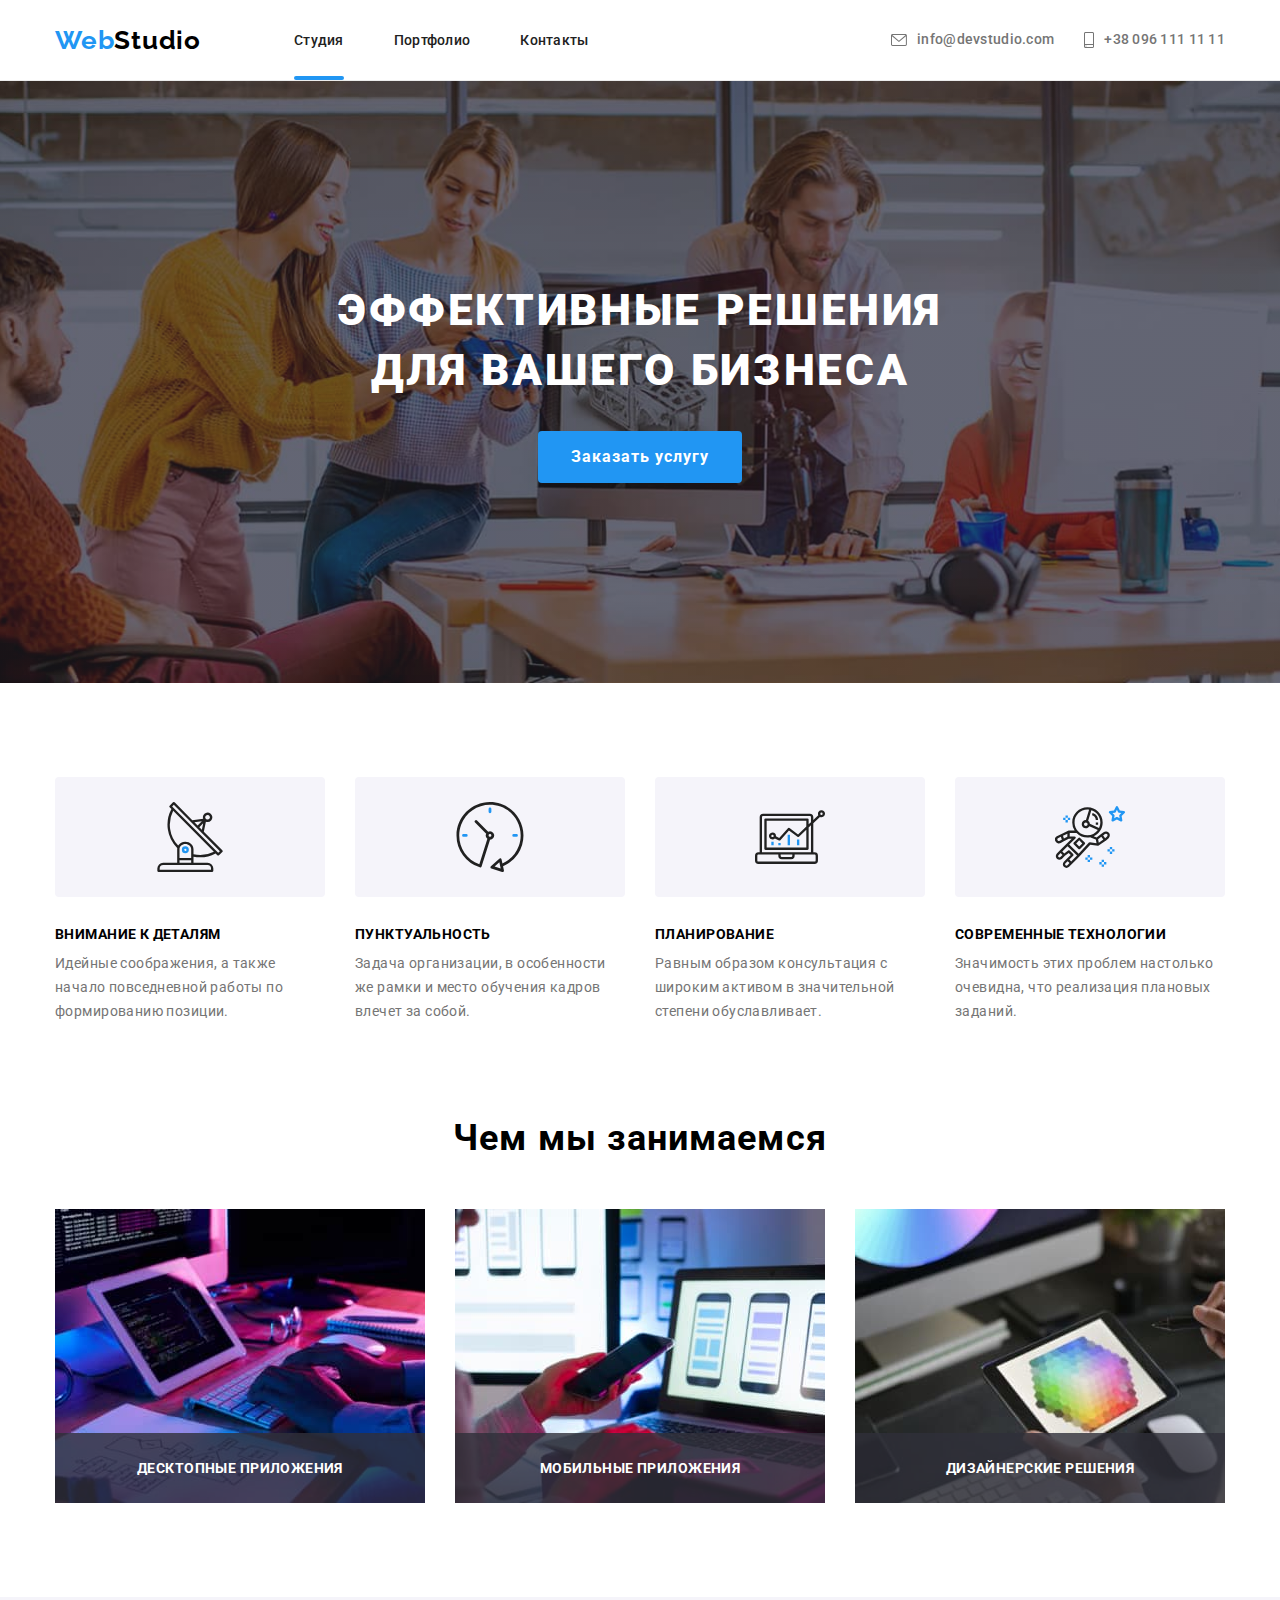
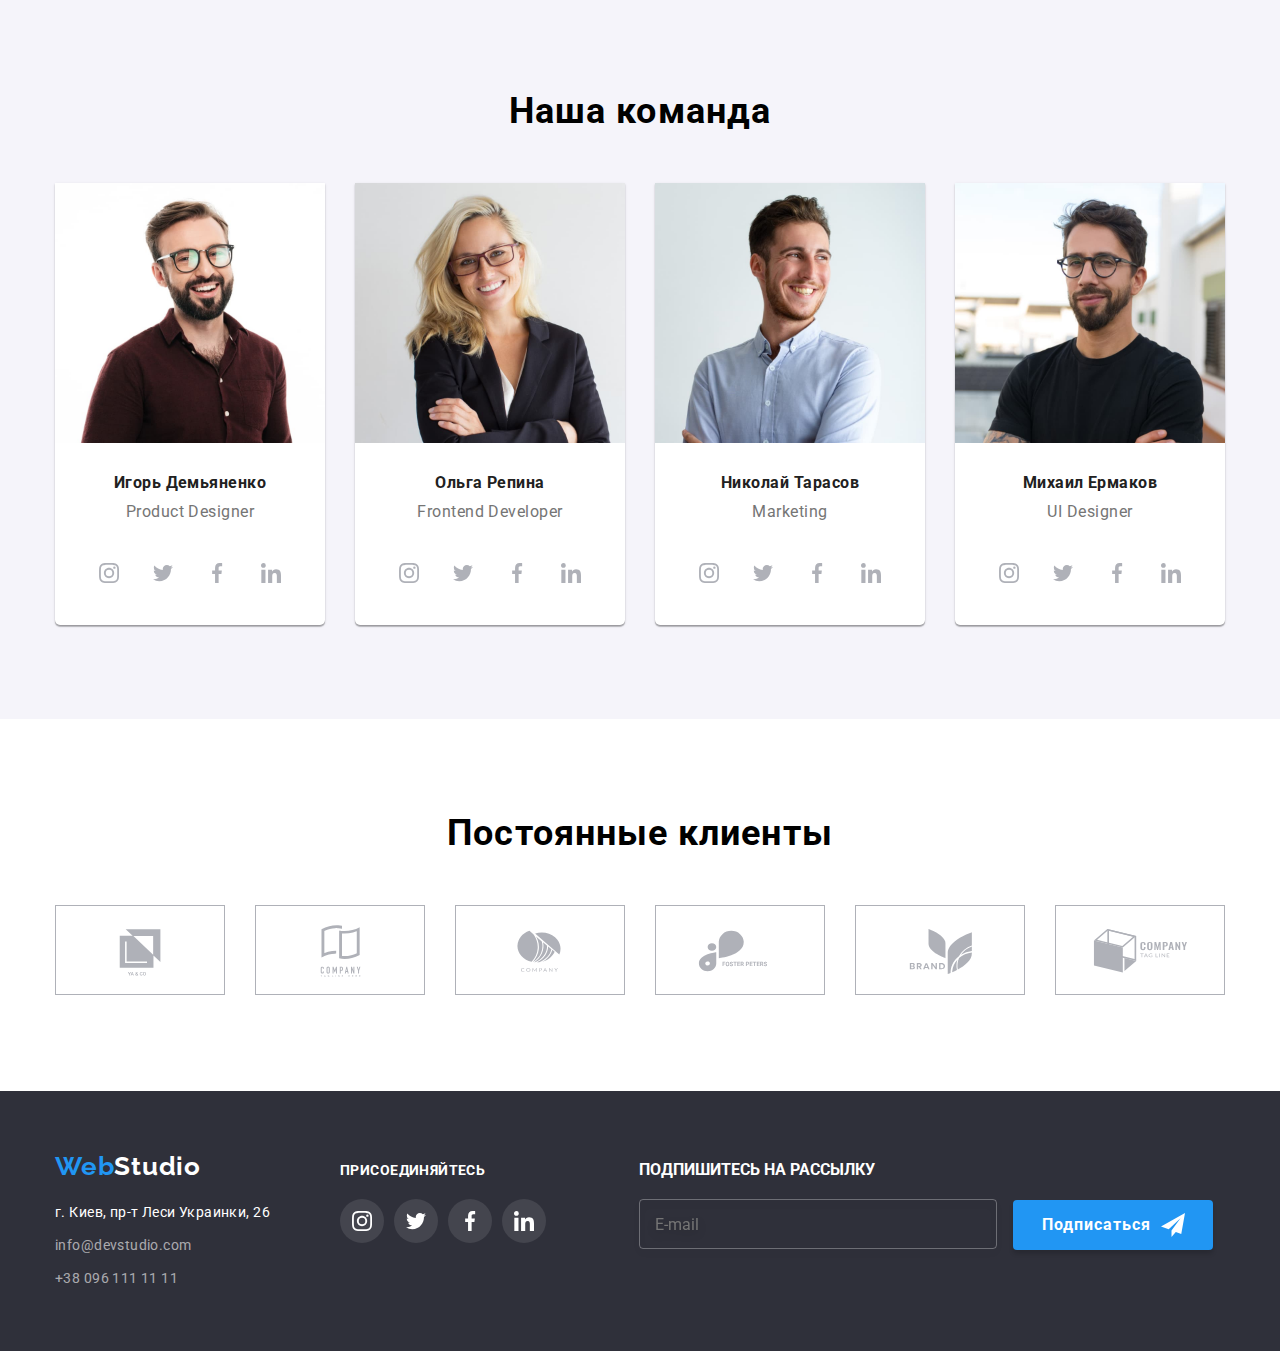
==== index.html @ 92ce7070 "add style.scss" ====
<!DOCTYPE html>
<html lang="ru">

<head>
  <meta charset="UTF-8">
  <meta http-equiv="X-UA-Compatible" content="IE=edge">
  <meta name="viewport" content="width=device-width, initial-scale=1.0">
  <title>Document</title>
  <link rel="preconnect" href="https://fonts.googleapis.com">
  <link rel="preconnect" href="https://fonts.gstatic.com" crossorigin>
  <link
    href="https://fonts.googleapis.com/css2?family=Oleo+Script&family=Raleway:wght@700&family=Roboto:wght@400;500;700;900&display=swap"
    rel="stylesheet">
  <link rel="stylesheet" href="https://cdn.jsdelivr.net/npm/modern-normalize@1.1.0/modern-normalize.min.css">
  <link rel="stylesheet" href="./css/main.css">
  <link rel="stylesheet" href="./css/style.css">
</head>

<body>
  <header class="header ">

    <div class="page-header-container container">
      <a class="logo link" href="./index.html">
        <span class="logo-black">Web</span>Studio
      </a>
      <nav class="menu-nav">

        <ul class="header-list list">
          <li class="nav-items"><a class="currrent link linkstudio" href="./index.html">Студия</a></li>
          <li class="nav-items"><a class="link linkportfolio" href="./portfolio.html">Портфолио</a></li>
          <li><a class="link linkcontact" href="#">Контакты</a></li>
        </ul>
      </nav>
      <ul class="contact-info list">
        <li class="list-mail">
          <a class="mail-link link" href="mailto:info@devstudio.com">
            <svg class="icon-post" width="16" height="12">
              <use href="./images/sprite.svg#icon-post"></use>
            </svg>
            info@devstudio.com
          </a>
        </li>
        <li class="list-call">
          <a class="call-link link" href="tel:+380961111111">
            <svg class="icon-phone" width="10" height="16">
              <use href="./images/sprite.svg#icon-smartphone"></use>
            </svg>+38 096 111 11 11</a>
        </li>

      </ul>
    </div>


  </header>

  <main class="main-container">

    <section class="hero background-theme">
      <div class="container">
        <h1 class="slogan">Эффективные решения для вашего бизнеса</h1>

        <button class="main-btn main-btn__active" type="button" data-modal-open>Заказать услугу</button>
      </div>
    </section>

    <section class="feature-section section">
      <div class="container">
        <h2 class="visually-hidden">Особенности</h2>
        <ul class="feature-items list">
          <li class="detail-item">
            <div class="feature-warp">
              <svg class="svg-icon" width="70" height="70">
                <use href="./images/sprite.svg#icon-antenna-1"></use>
              </svg>
            </div>
            <h3 class="caption-detail">Внимание к деталям</h3>
            <p class="detail-text"> Идейные соображения, а также начало повседневной работы по формированию позиции.</p>
          </li>

          <li class="detail-item">
            <div class="feature-warp">
              <svg class="svg-icon" width="70" height="70">
                <use href="./images/sprite.svg#icon-clock-1"></use>
              </svg>
            </div>
            <h3 class="caption-detail">Пунктуальность</h3>
            <p class="detail-text">Задача организации, в особенности же рамки и место обучения кадров влечет за
              собой.</p>
          </li>

          <li class="detail-item">
            <div class="feature-warp">
              <svg class="svg-icon" width="70" height="70">
                <use href="./images/sprite.svg#icon-diagram-1"></use>
              </svg>
            </div>
            <h3 class="caption-detail">Планирование</h3>
            <p class="detail-text">Равным образом консультация с широким активом в значительной степени обуславливает.
            </p>
          </li>

          <li class="detail-item">
            <div class="feature-warp">
              <svg class="svg-icon" width="70" height="70">
                <use href="./images/sprite.svg#icon-astronaut-1"></use>
              </svg>
            </div>
            <h3 class="caption-detail">Современные технологии</h3>
            <p class="detail-text">Значимость этих проблем настолько очевидна, что реализация плановых заданий.</p>
          </li>
        </ul>
      </div>
    </section>

    <section class="affair-section section">
      <div class="container">
        <h2 class="title">Чем мы занимаемся</h2>
        <ul class="feature-items list">
          <li class="detail-item affair-item"><img src="./images/What are we doing/img1.jpg" alt="печать на клавиатуре"
              width="370" height="294">
            <p class="work-text">Десктопные приложения</p>
          </li>
          <li class="detail-item affair-item"><img src="./images/What are we doing/img2.jpg" alt="работа за ноутбуком"
              width="370" height="294">
            <p class="work-text">Мобильные приложения</p>
          </li>
          <li class="detail-item affair-item"> <img src="./images/What are we doing/img3.jpg" alt="цветовая палитра"
              width="370" height="294">
            <p class="work-text">Дизайнерские решения</p>
          </li>
        </ul>
      </div>
    </section>
    <section class="comand-section section">
      <div class="container">
        <h2 class="title">Наша команда</h2>
        <ul class="feature-items list">
          <li class="card detail-item"> <img src="./images/team/img4.jpg" alt="мужчина" width="270" height="260" />

            <h3 class="card-title">Игорь Демьяненко</h3>
            <p class="card-text"> Product Designer</p>
            <ul class="social-icons list">
              <li>
                <a class="social-link" href="#">
                  <svg class="social-eclipse" width="20" heigth="20">
                    <use href="./images/sprite.svg#icon-instagram-2"></use>
                  </svg>
                </a>
              </li>
              <li>
                <a class="social-link" href="#">
                  <svg class="social-eclipse" width="20" heigth="20">
                    <use href="./images/sprite.svg#icon-twitter-1"></use>
                  </svg>
                </a>
              </li>
              <li>
                <a class="social-link" href="#">
                  <svg class="social-eclipse" width="20" heigth="20">
                    <use href="./images/sprite.svg#icon-facebook-1"></use>
                  </svg>
                </a>
              </li>
              <li>
                <a class="social-link" href="#">
                  <svg class="social-eclipse" width="20" heigth="20">
                    <use href="./images/sprite.svg#icon-linkedin-1"></use>
                  </svg>
                </a>
              </li>
            </ul>
          </li>

          <li class="card detail-item"> <img src="./images/team/img5.jpg" alt="женщина в очках" width="270"
              height="260" />

            <h3 class="card-title">Ольга Репина</h3>
            <p class="card-text"> Frontend Developer</p>
            <ul class="social-icons list">
              <li>
                <a class="social-link" href="#">
                  <svg class="social-eclipse" width="20" heigth="20">
                    <use href="./images/sprite.svg#icon-instagram-2"></use>
                  </svg>
                </a>
              </li>
              <li>
                <a class="social-link" href="#">
                  <svg class="social-eclipse" width="20" heigth="20">
                    <use href="./images/sprite.svg#icon-twitter-1"></use>
                  </svg>
                </a>
              </li>
              <li>
                <a class="social-link" href="#">
                  <svg class="social-eclipse" width="20" heigth="20">
                    <use href="./images/sprite.svg#icon-facebook-1"></use>
                  </svg>
                </a>
              </li>
              <li>
                <a class="social-link" href="#">
                  <svg class="social-eclipse" width="20" heigth="20">
                    <use href="./images/sprite.svg#icon-linkedin-1"></use>
                  </svg>
                </a>
              </li>
            </ul>
          </li>


          <li class="card detail-item">
            <img src="./images/team/img6.jpg" alt="рыжеволосый мужчина" width="270" height="260" />

            <h3 class="card-title">Николай Тарасов</h3>
            <p class="card-text">Marketing</p>
            <ul class="social-icons list">
              <li>
                <a class="social-link" href="#">
                  <svg class="social-eclipse" width="20" heigth="20">
                    <use href="./images/sprite.svg#icon-instagram-2"></use>
                  </svg>
                </a>
              </li>
              <li>
                <a class="social-link" href="#">
                  <svg class="social-eclipse" width="20" heigth="20">
                    <use href="./images/sprite.svg#icon-twitter-1"></use>
                  </svg>
                </a>
              </li>
              <li>
                <a class="social-link" href="#">
                  <svg class="social-eclipse" width="20" heigth="20">
                    <use href="./images/sprite.svg#icon-facebook-1"></use>
                  </svg>
                </a>
              </li>
              <li>
                <a class="social-link" href="#">
                  <svg class="social-eclipse" width="20" heigth="20">
                    <use href="./images/sprite.svg#icon-linkedin-1"></use>
                  </svg>
                </a>
              </li>
            </ul>

          </li>
          <li class="card detail-item">
            <img src="./images/team/img7.jpg" alt="мужчина в очках" width="270" height="260" />

            <h3 class="card-title">Михаил Ермаков</h3>
            <p class="card-text"> UI Designer</p>
            <ul class="social-icons list">
              <li>
                <a class="social-link" href="#">
                  <svg class="social-eclipse" width="20" heigth="20">
                    <use href="./images/sprite.svg#icon-instagram-2"></use>
                  </svg>
                </a>
              </li>
              <li>
                <a class="social-link" href="#">
                  <svg class="social-eclipse" width="20" heigth="20">
                    <use href="./images/sprite.svg#icon-twitter-1"></use>
                  </svg>
                </a>
              </li>
              <li>
                <a class="social-link" href="#">
                  <svg class="social-eclipse" width="20" heigth="20">
                    <use href="./images/sprite.svg#icon-facebook-1"></use>
                  </svg>
                </a>
              </li>
              <li>
                <a class="social-link" href="#">
                  <svg class="social-eclipse" width="20" heigth="20">
                    <use href="./images/sprite.svg#icon-linkedin-1"></use>
                  </svg>
                </a>
              </li>
            </ul>
          </li>
        </ul>
      </div>
    </section>
    <section class="regular-customers section">
      <div class="container">
        <h2 class="title">Постоянные клиенты</h2>
        <ul class="regular-customers-list list">
          <li class="clients">
            <a class="regular-customers-logo" href="#">
              <svg class="regular-clients-logo">
                <use href="./images/sprite.svg#icon-Logo1" width="106" height="60"></use>
              </svg>
            </a>
          </li>
          <li class="clients">
            <a class="regular-customers-logo" href="#">
              <svg class="regular-clients-logo">
                <use href="./images/sprite.svg#icon-Logo-2" width="106" height="60"></use>
              </svg>
            </a>
          </li>
          <li class="clients">
            <a class="regular-customers-logo" href="#">
              <svg class="regular-clients-logo">
                <use href="./images/sprite.svg#icon-Logo3" width="106" height="60"></use>
              </svg>
            </a>
          </li>
          <li class="clients">
            <a class="regular-customers-logo" href="#">
              <svg class="regular-clients-logo">
                <use href="./images/sprite.svg#icon-Logo-4" width="106" height="60"></use>
              </svg>
            </a>
          </li>
          <li class="clients">
            <a class="regular-customers-logo" href="#">
              <svg class="regular-clients-logo">
                <use href="./images/sprite.svg#icon-Logo-5" width="106" height="60"></use>
              </svg>
            </a>
          </li>
          <li class="clients">
            <a class="regular-customers-logo" href="#">
              <svg class="regular-clients-logo">
                <use href="./images/sprite.svg#icon-Logo-6" width="106" height="60"></use>
              </svg>
            </a>
          </li>

        </ul>
      </div>
    </section>
  </main>

  <!------===========================FOOTER==============================------>
  <footer class="footer-box">
    <div class="container footer-content ">
      <ul class="footer-items list">
        <li class="footer-list-item">
          <a class="logo link footer-logo" href="./index.html">
            <span class="logo-black">Web</span>Studio
          </a>
          <address class="address">
            <ul class="addres-items">
              <li class="list"> <a class="map-item"
                  href="https://www.google.com/maps/d/viewer?mid=10uSM3H-mIU3GznYo2szRIEphczw&hl=en_US&ll=50.42732700000001%2C30.538092&z=17"
                  target="_blank">г.
                  Киев, пр-т Леси Украинки, 26</a>
              </li>
              <li class="address-link list">
                <a class="mail-item" href="mailto:info@devstudio.com">info@devstudio.com</a>
              </li>
              <li class="address-link list"> <a class="call-item" href="tel:+380961111111">+38 096 111 11 11</a>
              </li>
            </ul>
          </address>
        </li>
        <li class="footer-social">
          <h2 class="join">присоединяйтесь</h2>
          <ul class="footer-social-icons list">
            <li class="footer-social-item">
              <a class="footer-social-link" href="#">
                <svg class="footer-social-eclipse" width="20" heigth="20">
                  <use href="./images/sprite.svg#icon-instagram-2"></use>
                </svg>
              </a>
            </li>
            <li class="footer-social-item">
              <a class="footer-social-link" href="#">
                <svg class="footer-social-eclipse" width="20" heigth="20">
                  <use href="./images/sprite.svg#icon-twitter-1"></use>
                </svg>
              </a>
            </li>
            <li class="footer-social-item">
              <a class="footer-social-link" href="#">
                <svg class="footer-social-eclipse" width="20" heigth="20">
                  <use href="./images/sprite.svg#icon-facebook-1"></use>
                </svg>
              </a>
            </li>
            <li class="footer-social-item">
              <a class="footer-social-link" href="#">
                <svg class="footer-social-eclipse" width="20" heigth="20">
                  <use href="./images/sprite.svg#icon-linkedin-1"></use>
                </svg>
              </a>
            </li>
          </ul>
        </li>
      </ul>

      <form class="subscribe">
        <b class="join__title subscribe-title">Подпишитесь на рассылку</b>
        <label class="visually-hidden" for="subscribe_mail">E-mail</label>
        <input class="subscribe__input" name="subscribe_mail" id="subscribe_mail" type="email" required
          placeholder="E-mail" />
        <button class="subscribe-button main-btn__active" type="submit">
          Подписаться
          <svg class="subscribe-button__icon" width="24" height="24">
            <use href="./images/sprite.svg#icon-send"></use>
          </svg>
        </button>
      </form>


    </div>
  </footer>


  <!---------------------------========MODAL========-------------------->

  <div class="backdrop is-hidden" data-modal>
    <div class="modal">
      <button class="modal-close-btn" data-modal-close>
        <svg class="modal-close-btn-icon" width="18" height="18">
          <use href="./images/sprite.svg#icon-close-btn"></use>
        </svg>
      </button>


      <form class="contact-form">
        <b class="modal-item">Оставьте свои данные, мы вам перезвоним</b>

        <span class="contact-form-field">
          <label class="contact-form-element-desc" for="user_name">
            Имя</label>
          <input type="text" class="contact-form-input" name="user_name" required minlength="2"
            pattern="^[a-zA-Zа-яА-Я]+$" />
          <svg class="contact-form__icon" width="18" height="18">
            <use href="./images/sprite.svg#icon-person"></use>
          </svg>

        </span>

        <span class="contact-form-field">
          <label class="contact-form-element-desc" for="user_phone">
            Телефон</label>
          <input type="tel" class="contact-form-input" name="user_phone_number" required
            pattern="[0-9]{3}-[0-9]{3}-[0-9]{2}-[0-9]{2}" title="xxx-xxx-xx-xx" />
          <svg class="contact-form__icon" width="18" height="18">
            <use href="./images/sprite.svg#icon-phone"></use>
          </svg>
        </span>


        <span class="contact-form-field">
          <label class="contact-form-element-desc" for="user_mail">
            Почта</label>
          <input class="contact-form-input" name="mail_post" id="mail" required />
          <svg class="contact-form__icon" width="18" height="18">
            <use href="./images/sprite.svg#icon-email"></use>
          </svg>
        </span>

        <span class="contact-form-field">
          <label class="contact-form-element-desc">
            Комментарий</label>
          <textarea class="contact-form-message" name="comment" id="comment" rows="5"
            placeholder="Введите текст"></textarea>
        </span>


        <span class="callback-form__item policy-checkbox">
          <label class=" colback-form-field policy-checkbox__label">
            <input id="user-policy" name="user_policy" type="checkbox" class="contact-form-checkbox visually-hidden"
              required value="policy" />
            <svg class="form-check-icon">
              <use href="./images/sprite.svg#check"></use>
            </svg>
            <svg class="form-uncheck-icon">
              <use href="./images/sprite.svg#un-check"></use>
            </svg>
            Соглашаюсь с рассылкой и принимаю
            <a class="policy-checkbox__link" href="">Условия
              договора</a>
          </label>
        </span>
        <button type=" submit" class="contact-form-submit">отправить</button>

        <!-- </span> -->
      </form>
    </div>



    <script src="./js/modal.js"></script>

</body>

</html>
---- css/main.css ----
:root {
  --primary-font: "Roboto", sans-serif;
  --secondary-font: "Raleway", sans-serif;
  --primary-text-color: #212121;
  --secondary-text-color: #757575;
  --hover-color: #2196f3;
  --timing-function: 250ms cubic-bezier(0.4, 0, 0.2, 1);
}

h1,
h2,
h3,
h4,
p {
  margin-top: 0;
  margin-bottom: 0;
}

ul,
ol {
  margin-top: 0;
  margin-bottom: 0;
  padding-left: 0;
}

img {
  display: block;
  max-width: 100%;
  height: auto;
}

button {
  cursor: pointer;
}

body {
  font-family: var(--primary-font);
}

address {
  font-style: normal;
}

.link {
  text-decoration: none;
}

.list {
  list-style: none;
}

.body {
  background: #e5e5e5;
}

.style-sheet {
  font-size: 18px;
  line-height: 2;
  letter-spacing: 0.06em;
  color: var(--primary-text-color);
}

.style-sheet-text {
  font-size: 16px;
  line-height: 1.9;
  letter-spacing: 0.03em;
  color: var(--secondary-text-color);
}

.container {
  width: 1200px;
  margin-left: auto;
  margin-right: auto;
  padding-left: 15px;
  padding-right: 15px;
}

.section {
  padding-top: 94px;
  padding-bottom: 94px;
}

.visually-hidden {
  position: absolute;
  width: 1px;
  height: 1px;
  margin: -1px;
  border: 0;
  padding: 0;
  white-space: nowrap;
  clip-path: inset(100%);
  clip: rect(0 0 0 0);
  overflow: hidden;
}

.main-btn {
  display: inline-block;
  min-width: 200px;
  border-radius: 4px;
  border: 1px solid transparent;
  padding: 10px 32px;
  background-color: #2196f3;
  color: #ffffff;
  font-family: "Roboto", sans-serif;
  font-weight: 700;
  font-size: 16px;
  line-height: 1.88;
  align-items: center;
  text-align: center;
  letter-spacing: 0.06em;
  cursor: pointer;
  transition: background-color 250ms cubic-bezier(0.4, 0, 0.2, 1), color 250ms cubic-bezier(0.4, 0, 0.2, 1);
}

.main-btn__active:hover,
.main-btn__active:focus {
  background: #188ce8;
  box-shadow: 0px 4px 4px rgba(0, 0, 0, 0.15);
  border-radius: 4px;
  transition: color 250ms cubic-bezier(0.4, 0, 0.2, 1);
}

.btn-all:hover,
.btn-all:focus {
  color: #ffffff;
  background: var(--hover-color);
  transition: transform 250ms cubic-bezier(0.4, 0, 0.2, 1);
}

.btn-all {
  height: 38px;
  font-weight: 500;
  font-size: 16px;
  line-height: 1.2;
  letter-spacing: 0.03em;
  color: var(--primary-text-color);
  background: #f5f4fa;
  border: 0;
  border-radius: 4px;
  cursor: pointer;
  transition: background-color 250ms cubic-bezier(0.4, 0, 0.2, 1), color 250ms cubic-bezier(0.4, 0, 0.2, 1), box-shadow 250ms cubic-bezier(0.4, 0, 0.2, 1);
}

.btn-basic {
  width: 73px;
}

.btn-site {
  width: 128px;
}

.btn-app {
  width: 145px;
}

.btn-design {
  width: 103px;
}

.btn-marketing {
  width: 130px;
}

.subscribe-button {
  display: inline-flex;
  align-items: center;
  font-weight: 700;
  line-height: 1.88;
  letter-spacing: 0.06em;
  color: #ffffff;
  background-color: #2196f3;
  box-shadow: 0px 4px 4px rgba(0, 0, 0, 0.15);
  border-radius: 4px;
  border: 0;
  padding-left: 29px;
  padding-right: 28px;
  padding-top: 10px;
  padding-bottom: 10px;
}

.button-section {
  display: flex;
  justify-content: center;
  padding-bottom: 34px;
}

.button-items {
  padding-bottom: 16px;
}

.btn-list {
  display: inline-block;
}

.btn-list + .btn-list {
  margin-left: 8px;
}

.modal-close-btn {
  position: absolute;
  top: 8px;
  right: 8px;
  display: flex;
  align-items: center;
  justify-content: center;
  height: 30px;
  width: 30px;
  padding: 0;
  background-color: transparent;
  border: 1px solid rgba(0, 0, 0, 0.1);
  border-radius: 50px;
  cursor: pointer;
  transition: fill var(--timing-function);
}

.modal-close-btn:hover,
.modal-close-btn:focus {
  fill: var(--hover-color);
}

.modal-close-btn-icon {
  position: relative;
  top: 0.25px;
  right: 0.55px;
}

.header {
  border-bottom: 0ch;
  min-height: 80px;
  border-bottom: 1px solid #ececec;
}

.page-header-container {
  display: flex;
  align-items: center;
}

.logo {
  font-family: var(--secondary-font);
  font-weight: 700;
  font-size: 26px;
  line-height: 1.17;
  letter-spacing: 0.03em;
  color: #000000;
  transition: color 250ms cubic-bezier(0.4, 0, 0.2, 1);
}

.footer-logo {
  color: #ffffff;
}

.logo-black {
  font-family: var(--secondary-font);
  color: var(--hover-color);
}

.logo:hover,
.logo:focus {
  color: var(--hover-color);
}

.header-list {
  display: flex;
  position: relative;
}

.linkstudio {
  padding-top: 32px;
  padding-bottom: 32px;
  font-weight: 500;
  font-size: 14px;
  line-height: 1.14;
  letter-spacing: 0.02em;
  color: var(--primary-text-color);
  position: relative;
  transition: color 250ms cubic-bezier(0.4, 0, 0.2, 1);
}

.linkstudio:hover,
.linkstudio:focus {
  color: var(--hover-color);
  transition: color 250ms cubic-bezier(0.4, 0, 0.2, 1);
}

.linkportfolio {
  padding-top: 32px;
  padding-bottom: 32px;
  font-weight: 500;
  font-size: 14px;
  line-height: 1.14;
  letter-spacing: 0.02em;
  color: var(--primary-text-color);
  position: relative;
  transition: color 250ms cubic-bezier(0.4, 0, 0.2, 1);
}

.nav-items {
  margin-right: 50px;
}

.linkportfolio:hover,
.linkportfolio:focus {
  color: var(--hover-color);
  transition: color 250ms cubic-bezier(0.4, 0, 0.2, 1);
}

.linkcontact {
  padding-top: 32px;
  padding-bottom: 32px;
  font-weight: 500;
  font-size: 14px;
  line-height: 1.14;
  letter-spacing: 0.02em;
  color: var(--primary-text-color);
  position: relative;
  transition: color 250ms cubic-bezier(0.4, 0, 0.2, 1);
}

.linkcontact:hover,
.linkcontact:focus {
  color: var(--hover-color);
  transition: color 250ms cubic-bezier(0.4, 0, 0.2, 1);
}

.linkcontact:hover,
.linkcontact:focus {
  color: var(--hover-color);
  transition: color 250ms cubic-bezier(0.4, 0, 0.2, 1);
}

.contact-info {
  display: flex;
  margin-left: auto;
  align-content: center;
}

.currrent::after {
  position: absolute;
  display: flex;
  gap: 50px;
  content: "";
  width: 100%;
  height: 4px;
  border-radius: 2px;
  bottom: 0px;
  background-color: var(--hover-color);
}

.mail-link {
  font-weight: 500;
  font-size: 14px;
  line-height: 1.14;
  letter-spacing: 0.02em;
  color: var(--secondary-text-color);
  padding: 32px 0;
  text-decoration: none;
  display: flex;
  align-items: center;
  position: relative;
  transition: color 250ms cubic-bezier(0.4, 0, 0.2, 1);
}

.mail-link:hover,
.mail-link:focus,
.call-link:hover,
.call-link:focus {
  color: var(--hover-color);
  transition: color 250ms cubic-bezier(0.4, 0, 0.2, 1);
}

.icon-post {
  width: 16px;
  height: 12px;
  margin-right: 10px;
  fill: var(--secondary-text-color);
  /* margin-top: 10px; */
  /* padding-left: 532px; */
}

.icon-phone {
  width: 10px;
  height: 16px;
  margin-right: 10px;
  fill: var(--secondary-text-color);
}

.call-link:hover .icon-phone,
.call-link:focus .icon-phone {
  fill: #2196f3;
  transition: color 250ms cubic-bezier(0.4, 0, 0.2, 1);
}

.mail-link:hover .icon-post,
.mail-link:focus .icon-post {
  fill: #2196f3;
  transition: color 250ms cubic-bezier(0.4, 0, 0.2, 1);
}

.call-link {
  font-weight: 500;
  font-size: 14px;
  line-height: 1.14;
  letter-spacing: 0.02em;
  color: var(--secondary-text-color);
  margin-left: 30px;
  padding: 32px 0;
  text-decoration: none;
  display: flex;
  align-items: center;
  position: relative;
  transition: color 250ms cubic-bezier(0.4, 0, 0.2, 1);
}

.hero {
  background: #2f303a;
  position: relative;
  max-width: 1600px;
  min-height: 600px;
  padding-top: 200px;
  padding-bottom: 200px;
  margin: 0 auto;
  text-align: center;
  background-image: linear-gradient(to right, rgba(47, 48, 58, 0.4), rgba(47, 48, 58, 0.4)), url(../images/bg.jpg);
  background-repeat: no-repeat;
  border-top: 0ch;
  background-size: cover;
  background-position: center;
}

.slogan {
  margin: 0 auto;
  width: 700px;
  font-weight: 900;
  font-size: 44px;
  line-height: 1.36;
  letter-spacing: 0.06em;
  text-transform: uppercase;
  color: #ffffff;
  margin-bottom: 30px;
}

.feature-section {
  padding-bottom: 47px;
}

.feature-items {
  display: flex;
  /* justify-content: center; */
}

.detail-item {
  width: 270px;
  padding-bottom: 0px;
}

.detail-item + .detail-item {
  margin-left: 30px;
}

.feature-warp {
  display: flex;
  justify-content: center;
  align-items: center;
  background: #f5f4fa;
  border-radius: 4px;
  width: 270px;
  height: 120px;
  margin-bottom: 30px;
}

.caption-detail {
  font-weight: 700;
  font-size: 14px;
  line-height: 1.1;
  letter-spacing: 0.03em;
  text-transform: uppercase;
  margin-bottom: 10px;
}

.detail-text {
  max-width: 270px;
  /* height: 75px; */
  font-weight: 400;
  font-size: 14px;
  line-height: 1.7;
  letter-spacing: 0.03em;
  color: var(--secondary-text-color);
}

.affair-section {
  padding-top: 47px;
}

.affair-title {
  padding-top: 0px;
  margin-bottom: 50px;
  font-weight: 700;
  font-size: 36px;
  line-height: 1.2;
  text-align: center;
  letter-spacing: 0.03em;
}

.affair-items {
  display: flex;
}

.affair-item {
  position: relative;
  width: 370px;
}

.work-text {
  position: absolute;
  top: 224px;
  font-weight: 700;
  font-size: 14px;
  line-height: 16px;
  text-align: center;
  letter-spacing: 0.03em;
  text-transform: uppercase;
  color: #ffffff;
  background: rgba(47, 48, 58, 0.8);
  width: 370px;
  height: 70px;
  display: flex;
  justify-content: center;
  align-items: center;
}

.caption-punctuality {
  font-weight: 700;
  font-size: 14px;
  line-height: 1.1;
  letter-spacing: 0.03em;
  text-transform: uppercase;
}

.punctuality-text {
  font-weight: 400;
  font-size: 14px;
  line-height: 1.7;
  letter-spacing: 0.03em;
  color: var(--secondary-text-color);
}

.caption-plan {
  font-weight: 700;
  font-size: 14px;
  line-height: 1.1;
  letter-spacing: 0.03em;
  text-transform: uppercase;
}

.plan-text {
  font-weight: 400;
  font-size: 14px;
  line-height: 1.7;
  letter-spacing: 0.03em;
  color: var(--secondary-text-color);
}

.caption-tech {
  font-weight: 700;
  font-size: 14px;
  line-height: 1.1;
  letter-spacing: 0.03em;
  text-transform: uppercase;
}

.tech-text {
  font-weight: 400;
  font-size: 14px;
  line-height: 1.7;
  letter-spacing: 0.03em;
  color: var(--secondary-text-color);
}

.title {
  font-weight: 700;
  font-size: 36px;
  line-height: 1.16;
  text-align: center;
  letter-spacing: 0.03em;
  margin-bottom: 50px;
}

.comand-section {
  background: #f5f4fa;
  /* padding-bottom: 94px; */
}

.card {
  text-align: center;
  background: #ffffff;
  box-shadow: 0px 1px 3px rgba(0, 0, 0, 0.12), 0px 1px 1px rgba(0, 0, 0, 0.14), 0px 2px 1px rgba(0, 0, 0, 0.2);
  border-radius: 0px 0px 5px 5px;
}

.card-title {
  font-size: 16px;
  line-height: 1.19;
  letter-spacing: 0.03em;
  padding-top: 30px;
  padding-bottom: 10px;
  color: var(--primary-text-color);
}

.card-text {
  padding-bottom: 30px;
  font-size: 16px;
  line-height: 1.19;
  letter-spacing: 0.03em;
  color: var(--secondary-text-color);
}

.social-icons {
  display: flex;
  justify-content: center;
  gap: 10px;
  fill: #afb1b8;
  margin-bottom: 30px;
}

.social-link {
  display: flex;
  justify-content: center;
  transition: background-color 250ms cubic-bezier(0.4, 0, 0.2, 1);
  width: 44px;
  height: 44px;
  border-radius: 50%;
}

.social-link:hover,
.social-link:focus {
  background: var(--hover-color);
}

.social-eclipse {
  fill: #afb1b8;
  transition: fill 250ms cubic-bezier(0.4, 0, 0.2, 1);
}

.social-link:hover .social-eclipse,
.social-link:focus .social-eclipse {
  fill: #ffffff;
  transition: color 250ms cubic-bezier(0.4, 0, 0.2, 1);
}

.regular-customers-list {
  display: flex;
  gap: 30px;
}

.regular-customers-logo {
  display: block;
  width: 170px;
  height: 90px;
  border: 1px solid #afb1b8;
  color: #afb1b8;
  background-color: #fff;
  padding: 16px 32px;
  transition: border-color 250ms cubic-bezier(0.4, 0, 0.2, 1);
}

.regular-clients-logo {
  width: 106px;
  height: 60px;
  fill: #afb1b8;
  transition: fill 250ms cubic-bezier(0.4, 0, 0.2, 1);
}

.clients {
  width: 170px;
  height: 92px;
}

.regular-customers-logo:hover,
.regular-customers-logo:focus {
  border-color: var(--hover-color);
}

.regular-customers-logo:hover .regular-clients-logo,
.regular-customers-logo:focus .regular-clients-logo {
  fill: #2196f3;
}

.footer-box {
  background: #2f303a;
  padding-top: 60px;
  padding-bottom: 60px;
}

.footer-content {
  display: flex;
  align-items: baseline;
}

.sec-logo {
  font-family: var(--secondary-font);
  font-size: 26px;
  line-height: 1.2;
  letter-spacing: 0.03em;
  text-decoration: none;
  color: #ffffff;
}

.logo-white {
  color: var(--hover-color);
}

.address {
  margin-top: 20px;
}

.map-item {
  font-size: 14px;
  line-height: 1.7;
  letter-spacing: 0.03em;
  text-decoration: none;
  color: #ffffff;
  transition: background-color 250ms cubic-bezier(0.4, 0, 0.2, 1), color 250ms cubic-bezier(0.4, 0, 0.2, 1);
}

.map-item:hover,
.map-item:focus {
  color: var(--hover-color);
  transition: color 250ms cubic-bezier(0.4, 0, 0.2, 1);
}

.mail-item {
  font-size: 14px;
  line-height: 1.7;
  letter-spacing: 0.03em;
  text-decoration: none;
  color: rgba(255, 255, 255, 0.6);
  transition: background-color 250ms cubic-bezier(0.4, 0, 0.2, 1), color 250ms cubic-bezier(0.4, 0, 0.2, 1);
}

.mail-item:hover,
.mail-item:focus {
  color: var(--hover-color);
  transition: color 250ms cubic-bezier(0.4, 0, 0.2, 1);
}

.call-item {
  font-size: 14px;
  line-height: 1.7;
  letter-spacing: 0.03em;
  text-decoration: none;
  color: rgba(255, 255, 255, 0.6);
}

.call-item:hover,
.call-item:focus {
  color: var(--hover-color);
  transition: color 250ms cubic-bezier(0.4, 0, 0.2, 1);
}

.address-link {
  padding-top: 9px;
}

.footer-social {
  margin-right: 93px;
}

.footer-items {
  display: flex;
  align-items: baseline;
}

.footer-list-item {
  margin-right: 70px;
}

.join {
  margin-bottom: 20px;
  font-weight: 700;
  font-size: 14px;
  line-height: 1.14;
  letter-spacing: 0.03em;
  text-transform: uppercase;
  color: #ffffff;
}

.footer-social-icons {
  display: flex;
  gap: 10px;
}

.footer-social-eclipse {
  height: 20px;
}

.footer-social-item {
  position: relative;
  width: 44px;
  height: 44px;
  border-radius: 50%;
}

.footer-social-link {
  position: absolute;
  fill: #ffffff;
  display: flex;
  justify-content: center;
  align-items: center;
  width: 100%;
  height: 100%;
  border-radius: 50%;
  background-color: rgba(255, 255, 255, 0.1);
  transition: background-color 250ms cubic-bezier(0.4, 0, 0.2, 1);
}

.footer-social-link:hover,
.footer-social-link:focus {
  background: #2196f3;
  transition: color 250ms cubic-bezier(0.4, 0, 0.2, 1);
}

.footer-social-eclipse {
  position: absolute;
  transition: fill 250ms cubic-bezier(0.4, 0, 0.2, 1);
}

.join__title {
  display: block;
  margin-bottom: 20px;
  line-height: 1.14;
  text-transform: uppercase;
  color: #ffffff;
}

.subscribe__input {
  width: 358px;
  height: 50px;
  padding: 15px;
  margin-right: 12px;
  color: #ffffff;
  background-color: transparent;
  border: 1px solid rgba(255, 255, 255, 0.3);
  filter: drop-shadow(0px 4px 4px rgba(0, 0, 0, 0.15));
  border-radius: 4px;
}

.subscribe-button__icon {
  margin-left: 10px;
  fill: #ffffff;
}

.big-portfolio-items {
  display: flex;
  flex-wrap: wrap;
  gap: 30px;
}

.color-card {
  transition: box-shadow 250ms cubic-bezier(0.4, 0, 0.2, 1);
}

.color-card:hover,
.color-card:focus {
  box-shadow: 0px 3px 1px rgba(0, 0, 0, 0.1), 0px 1px 2px rgba(0, 0, 0, 0.08), 0px 2px 2px rgba(0, 0, 0, 0.12);
  transition: color 250ms cubic-bezier(0.4, 0, 0.2, 1);
}

.portfolio-cont {
  border: 1px solid #eeeeee;
  border-top: transparent;
  padding: 20px 24px;
  transition: box-shadow 250ms cubic-bezier(0.4, 0, 0.2, 1);
}

.overlay {
  position: relative;
  overflow: hidden;
}

.portfolio-overlay {
  position: absolute;
  display: inline-block;
  content: "";
  width: 100%;
  height: calc(100% + 1px);
  top: 0;
  left: 0;
  background-color: rgba(33, 150, 243, 0.9);
  transform: translateY(100%);
  transition: transform 250ms cubic-bezier(0.4, 0, 0.2, 1);
}

.color-card:hover .portfolio-overlay {
  transform: translateY(0);
  transition: transform 250ms cubic-bezier(0.4, 0, 0.2, 1);
}

.portfolio-description-text {
  position: absolute;
  top: 0;
  left: 0;
  padding: 63px 24px;
  font-size: 18px;
  line-height: 1.56;
  color: #ffffff;
  color: #ffffff;
}

.image-subject {
  margin-bottom: 4px;
}

.backdrop {
  position: fixed;
  top: 0;
  left: 0;
  z-index: 100;
  width: 100%;
  height: 100%;
  opacity: 1;
  background-color: rgba(0, 0, 0, 0.4);
  transition: opacity 500ms linear, visibility 500ms linear;
}

.backdrop.is-hidden {
  opacity: 0;
  visibility: hidden;
  pointer-events: none;
}

.modal {
  position: absolute;
  top: 50%;
  left: 50%;
  width: 528px;
  height: 580px;
  /* padding: 40px; */
  transform: translate(-50%, -50%);
  background-color: rgb(255, 255, 255);
  box-shadow: 0px 1px 3px rgba(0, 0, 0, 0.12), 0px 1px 1px rgba(0, 0, 0, 0.14), 0px 2px 1px rgba(0, 0, 0, 0.2);
  border-radius: 4px;
}

.contact-form {
  padding: 40px;
  /* display: flex;
  flex-direction: column; */
}

.modal-item {
  display: inline-block;
  margin-bottom: 12px;
  font-weight: 700;
  font-size: 20px;
  line-height: 1.14;
  text-align: center;
  color: #212121;
}

.contact-form-field {
  position: relative;
  margin-bottom: 10px;
  display: flex;
  flex-direction: column;
}

.contact-form-element-desc {
  width: 100%;
  margin-bottom: 4px;
  font-weight: 400;
  font-size: 12px;
  line-height: 1.17;
  letter-spacing: 0.01em;
  color: #757575;
}

.contact-form-input {
  width: 100%;
  padding: 12px 16px 12px 42px;
  height: 42px;
  border: 1px solid rgba(33, 33, 33, 0.2);
  border-radius: 4px;
  font-size: 14px;
  line-height: 1.14;
  letter-spacing: 0.01em;
  transition: border-color var(--timing-function);
}

.contact-form__icon {
  position: absolute;
  bottom: 12px;
  left: 12px;
  fill: #212121;
  transition: fill var(--timing-function);
}

.contact-form-message {
  width: 100%;
  resize: none;
  padding: 10px 16px;
  transition: border-color 250ms linear;
  border: 1px solid rgba(33, 33, 33, 0.2);
  border-radius: 4px;
}

.contact-form-message {
  resize: none;
  padding-left: 16px;
  padding-left: 16px;
  font-size: 14px;
  line-height: 1.14;
  letter-spacing: 0.01em;
}

.contact-form-message::placeholder {
  font-size: 14px;
  line-height: 1.14;
  letter-spacing: 0.01em;
  color: rgba(117, 117, 117, 0.5);
}

.contact-form-message:focus {
  border: 1px solid #2196f3;
  outline: transparent;
}

.contact-form-input:focus + .contact-form__icon {
  fill: #2196f3;
}

.callback-form__item {
  position: relative;
  margin-bottom: 10px;
  display: flex;
  flex-direction: column;
}

.policy-checkbox {
  flex-direction: row;
  align-items: center;
  margin-top: 20px;
}

.colback-form-field {
  width: 100%;
  margin-bottom: 4px;
  font-weight: 400;
  font-size: 12px;
  line-height: 1.17;
  letter-spacing: 0.01em;
}

.policy-checkbox__label {
  margin: 0;
  padding-left: 37px;
  font-size: 14px;
  line-height: 1.71;
  color: var(--secondary-text-color);
}

.contact-form-checkbox:focus {
  border: 1px solid #2196f3;
  outline: transparent;
}

.contact-form-checkbox:checked + .form-check-icon {
  opacity: 1;
}

.contact-form-checkbox:focus-visible + .form-check-icon {
  outline: 2px solid rgba(5, 34, 195, 0.7);
  outline-offset: 1px;
}

.contact-form-checkbox:checked ~ .form-uncheck-icon {
  opacity: 0;
}

.form-uncheck-icon {
  position: absolute;
  top: 50%;
  left: 14px;
  transform: translateY(-50%);
  cursor: pointer;
  width: 16px;
  height: 15px;
  fill: #000;
  transition: opacity var(--timing-function);
}

.form-check-icon {
  position: absolute;
  top: 50%;
  left: 14px;
  transform: translateY(-50%);
  width: 16px;
  height: 15px;
  cursor: pointer;
  opacity: 0;
  transition: opacity var(--timing-function);
}

.policy-checkbox__link {
  font-size: 14px;
  line-height: 1.71;
  color: var(--hover-color);
}

.policy-checkbox__link:before {
  content: "";
  position: absolute;
  left: 0;
  bottom: -3px;
  display: block;
  width: 100%;
  height: 5px;
  background-color: #ffffff;
  transform-origin: center;
  transform: scale(1);
  transition: transform var(--timing-function);
}

.policy-checkbox__link:hover,
.policy-checkbox__link:focus {
  color: var(--secondary-text-color);
}

.contact-form-submit {
  display: flex;
  margin-top: 30px;
  margin-right: auto;
  margin-left: auto;
  padding-left: 55px;
  padding-right: 55px;
  padding-top: 10px;
  padding-bottom: 10px;
  color: #ffffff;
  background-color: var(--hover-color);
  box-shadow: 0px 4px 4px rgba(0, 0, 0, 0.15);
  transition: box-shadow var(--timing-function), background-color var(--timing-function);
  font-family: inherit;
  font-weight: 700;
  font-size: 16px;
  line-height: 1.88;
  text-align: center;
  letter-spacing: 0.06em;
  border: none;
  border-radius: 4px;
  cursor: pointer;
}

.contact-form-submit:hover,
.contact-form-submit:focus {
  background-color: #188ce8;
}

.contact-form-input:focus {
  border: 1px solid #2196f3;
  outline: transparent;
}/*# sourceMappingURL=main.css.map */
---- css/style.css ----
/* :root {
  --primary-font: "Roboto", sans-serif;
  --secondary-font: "Raleway", sans-serif;
  --primary-text-color: #212121;
  --secondary-text-color: #757575;
  --hover-color: #2196f3;
  --timing-function: 250ms cubic-bezier(0.4, 0, 0.2, 1);
}
h1,
h2,
h3,
h4,
p {
  margin-top: 0;
  margin-bottom: 0;
}

ul,
ol {
  margin-top: 0;
  margin-bottom: 0;
  padding-left: 0;
}

img {
  display: block;
  max-width: 100%;
  height: auto;
}

button {
  cursor: pointer;
}

body {
  font-family: var(--primary-font);
}
address {
  font-style: normal;
} */
/* .link {
  text-decoration: none;
}

.list {
  list-style: none;
}
.container {
  width: 1200px;
  margin-left: auto;
  margin-right: auto;
  padding-left: 15px;
  padding-right: 15px;
}

.section {
  padding-top: 94px;
  padding-bottom: 94px;
} */

/* .visually-hidden {
  position: absolute;
  width: 1px;
  height: 1px;
  margin: -1px;
  border: 0;
  padding: 0;
  white-space: nowrap;
  clip-path: inset(100%);
  clip: rect(0 0 0 0);
  overflow: hidden;
} */

/* .header {
  border-bottom: 0ch;
  min-height: 80px;
  border-bottom: 1px solid #ececec;
}
.page-header-container {
  display: flex;
  align-items: center;
} */
.menu-nav {
  margin-left: 93px;
}
/* .logo {
  font-family: var(--secondary-font);
  font-weight: 700;
  font-size: 26px;
  line-height: 1.17;
  letter-spacing: 0.03em;
  color: #000000;

  transition: color 250ms cubic-bezier(0.4, 0, 0.2, 1);
}

.footer-logo {
  color: #ffffff;
}

.logo-black {
  font-family: var(--secondary-font);

  color: var(--hover-color);
}
.logo:hover,
.logo:focus {
  color: var(--hover-color);
} */
/* .header-list {
  display: flex;
  position: relative;
}
.linkstudio {
  padding-top: 32px;
  padding-bottom: 32px;
  font-weight: 500;
  font-size: 14px;
  line-height: 1.14;
  letter-spacing: 0.02em;
  color: var(--primary-text-color);
  position: relative;

  transition: color 250ms cubic-bezier(0.4, 0, 0.2, 1);
}
.linkstudio:hover,
.linkstudio:focus {
  color: var(--hover-color);
  transition: color 250ms cubic-bezier(0.4, 0, 0.2, 1);
}
.linkportfolio {
  padding-top: 32px;
  padding-bottom: 32px;
  font-weight: 500;
  font-size: 14px;
  line-height: 1.14;
  letter-spacing: 0.02em;
  color: var(--primary-text-color);

  position: relative;

  transition: color 250ms cubic-bezier(0.4, 0, 0.2, 1);
}
.nav-items {
  margin-right: 50px;
}
.linkportfolio:hover,
.linkportfolio:focus {
  color: var(--hover-color);
  transition: color 250ms cubic-bezier(0.4, 0, 0.2, 1);
}
.linkcontact {
  padding-top: 32px;
  padding-bottom: 32px;
  font-weight: 500;
  font-size: 14px;
  line-height: 1.14;
  letter-spacing: 0.02em;
  color: var(--primary-text-color);

  position: relative;

  transition: color 250ms cubic-bezier(0.4, 0, 0.2, 1);
}
.linkcontact:hover,
.linkcontact:focus {
  color: var(--hover-color);
  transition: color 250ms cubic-bezier(0.4, 0, 0.2, 1);
}
/* .linkcontact {
  font-weight: 500;
  font-size: 14px;
  line-height: 1.14;
  letter-spacing: 0.02em;
  color: var(--primary-text-color);
  margin-left: 50px;
} */
/* .linkcontact:hover,
.linkcontact:focus {
  color: var(--hover-color);
  transition: color 250ms cubic-bezier(0.4, 0, 0.2, 1);
}
.contact-info {
  display: flex;
  margin-left: auto;
  align-content: center;
} */
/* .currrent::after {
  position: absolute;

  display: flex;
  gap: 50px;
  content: "";
  width: 100%;
  height: 4px;
  border-radius: 2px;
  bottom: 0px;

  background-color: var(--hover-color);
} */
/* .mail-link {
  font-weight: 500;
  font-size: 14px;
  line-height: 1.14;
  letter-spacing: 0.02em;
  color: var(--secondary-text-color);
  padding: 32px 0;
  text-decoration: none;
  display: flex;
  align-items: center;
  position: relative;

  transition: color 250ms cubic-bezier(0.4, 0, 0.2, 1);
}
.mail-link:hover,
.mail-link:focus,
.call-link:hover,
.call-link:focus {
  color: var(--hover-color);
  transition: color 250ms cubic-bezier(0.4, 0, 0.2, 1);
}
.icon-post {
  width: 16px;
  height: 12px;
  margin-right: 10px;
  fill: var(--secondary-text-color);
  /* margin-top: 10px; */
/* padding-left: 532px; */
/*
.icon-phone {
  width: 10px;
  height: 16px;
  margin-right: 10px;
  fill: var(--secondary-text-color);
}

.call-link:hover .icon-phone,
.call-link:focus .icon-phone {
  fill: #2196f3;
  transition: color 250ms cubic-bezier(0.4, 0, 0.2, 1);
}

.mail-link:hover .icon-post,
.mail-link:focus .icon-post {
  fill: #2196f3;
  transition: color 250ms cubic-bezier(0.4, 0, 0.2, 1);
}

.call-link {
  font-weight: 500;
  font-size: 14px;
  line-height: 1.14;
  letter-spacing: 0.02em;
  color: var(--secondary-text-color);
  margin-left: 30px;
  padding: 32px 0;
  text-decoration: none;
  display: flex;
  align-items: center;
  position: relative;

  transition: color 250ms cubic-bezier(0.4, 0, 0.2, 1);
} */

/* .hero {
  background: #2f303a;
  position: relative;
  max-width: 1600px;
  min-height: 600px;
  padding-top: 200px;
  padding-bottom: 200px;
  margin: 0 auto;
  text-align: center;
  background-image: linear-gradient(
      to right,
      rgba(47, 48, 58, 0.4),
      rgba(47, 48, 58, 0.4)
    ),
    url(../images/bg.jpg);
  background-repeat: no-repeat;
  border-top: 0ch;
  background-size: cover;
  background-position: center;
}

.slogan {
  margin: 0 auto;
  width: 700px;
  font-weight: 900;
  font-size: 44px;
  line-height: 1.36;

  letter-spacing: 0.06em;
  text-transform: uppercase;

  color: #ffffff;
  margin-bottom: 30px;
} */
/* .main-btn {
  display: inline-block;
  min-width: 200px;
  border-radius: 4px;
  border: 1px solid transparent;
  padding: 10px 32px;

  background-color: #2196f3;
  color: #ffffff;

  font-family: "Roboto", sans-serif;
  font-weight: 700;
  font-size: 16px;
  line-height: 1.88;
  align-items: center;
  text-align: center;
  letter-spacing: 0.06em;
  cursor: pointer;

  transition: background-color 250ms cubic-bezier(0.4, 0, 0.2, 1),
    color 250ms cubic-bezier(0.4, 0, 0.2, 1);
} */
/* .main-btn__active:hover,
.main-btn__active:focus {
  background: #188ce8;
  box-shadow: 0px 4px 4px rgba(0, 0, 0, 0.15);
  border-radius: 4px;
  transition: color 250ms cubic-bezier(0.4, 0, 0.2, 1);
} */

/* .feature-section {
  padding-bottom: 47px;
}

.feature-items {
  display: flex;
  /* justify-content: center; */

/* 
.detail-item {
  width: 270px;
  padding-bottom: 0px;
}
.detail-item + .detail-item {
  margin-left: 30px;
}
.feature-warp {
  display: flex;
  justify-content: center;
  align-items: center;
  background: #f5f4fa;

  border-radius: 4px;
  width: 270px;
  height: 120px;
  margin-bottom: 30px;
}

.caption-detail {
  font-weight: 700;
  font-size: 14px;
  line-height: 1.1;
  letter-spacing: 0.03em;
  text-transform: uppercase;
  margin-bottom: 10px;
}
.detail-text {
  max-width: 270px;
   height: 75px; 
  font-weight: 400;
  font-size: 14px;
  line-height: 1.7;
  letter-spacing: 0.03em;
  color: var(--secondary-text-color);
  */
/* 
.affair-section {
  padding-top: 47px;
}
.affair-title {
  padding-top: 0px;
  margin-bottom: 50px;
  font-weight: 700;
  font-size: 36px;
  line-height: 1.2;
  text-align: center;
  letter-spacing: 0.03em;
}
.affair-items {
  display: flex;
}

.affair-item {
  position: relative;
  width: 370px;
}
.work-text {
  position: absolute;
  top: 224px;
  font-weight: 700;
  font-size: 14px;
  line-height: 16px;
  text-align: center;
  letter-spacing: 0.03em;
  text-transform: uppercase;
  color: #ffffff;
  background: rgba(47, 48, 58, 0.8);
  width: 370px;
  height: 70px;
  display: flex;
  justify-content: center;
  align-items: center;
}

.caption-punctuality {
  font-weight: 700;
  font-size: 14px;
  line-height: 1.1;
  letter-spacing: 0.03em;
  text-transform: uppercase;
}
.punctuality-text {
  font-weight: 400;
  font-size: 14px;
  line-height: 1.7;
  letter-spacing: 0.03em;
  color: var(--secondary-text-color);
}
.caption-plan {
  font-weight: 700;
  font-size: 14px;
  line-height: 1.1;
  letter-spacing: 0.03em;
  text-transform: uppercase;
}
.plan-text {
  font-weight: 400;
  font-size: 14px;
  line-height: 1.7;
  letter-spacing: 0.03em;
  color: var(--secondary-text-color);
}
.caption-tech {
  font-weight: 700;
  font-size: 14px;
  line-height: 1.1;
  letter-spacing: 0.03em;
  text-transform: uppercase;
}.title {
  font-weight: 700;
  font-size: 36px;
  line-height: 1.16;
  text-align: center;
  letter-spacing: 0.03em;
  margin-bottom: 50px;
}
.tech-text {
  font-weight: 400;
  font-size: 14px;
  line-height: 1.7;
  letter-spacing: 0.03em;
  color: var(--secondary-text-color);
} */

/* .comand-section {
  background: #f5f4fa;
  
} */

/* .card {
  text-align: center;
  background: #ffffff;
  box-shadow: 0px 1px 3px rgba(0, 0, 0, 0.12), 0px 1px 1px rgba(0, 0, 0, 0.14),
    0px 2px 1px rgba(0, 0, 0, 0.2);
  border-radius: 0px 0px 5px 5px;
}
.card-title {
  font-size: 16px;
  line-height: 1.19;
  letter-spacing: 0.03em;
  padding-top: 30px;
  padding-bottom: 10px;
  color: var(--primary-text-color);
}
.card-text {
  padding-bottom: 30px;
  font-size: 16px;
  line-height: 1.19;
  letter-spacing: 0.03em;

  color: var(--secondary-text-color);
} */
/* .social-icons {
  display: flex;
  justify-content: center;
  gap: 10px;
  fill: #afb1b8;
  margin-bottom: 30px;
}

.social-link {
  display: flex;
  justify-content: center;
  transition: background-color 250ms cubic-bezier(0.4, 0, 0.2, 1);

  width: 44px;
  height: 44px;
  border-radius: 50%;
}

.social-link:hover,
.social-link:focus {
  background: var(--hover-color);
}

.social-eclipse {
  fill: #afb1b8;
  transition: fill 250ms cubic-bezier(0.4, 0, 0.2, 1);
}

.social-link:hover .social-eclipse,
.social-link:focus .social-eclipse {
  fill: #ffffff;
  transition: color 250ms cubic-bezier(0.4, 0, 0.2, 1);
} */
/* 
.regular-customers-list {
  display: flex;
  gap: 30px;
}

.regular-customers-logo {
  display: block;

  width: 170px;
  height: 90px;

  border: 1px solid #afb1b8;
  color: #afb1b8;
  background-color: #fff;
  padding: 16px 32px;

  transition: border-color 250ms cubic-bezier(0.4, 0, 0.2, 1);
}

.regular-clients-logo {
  width: 106px;
  height: 60px;
  fill: #afb1b8;

  transition: fill 250ms cubic-bezier(0.4, 0, 0.2, 1);
}
.clients {
  width: 170px;
  height: 92px;
}

.regular-customers-logo:hover,
.regular-customers-logo:focus {
  border-color: var(--hover-color);
}

.regular-customers-logo:hover .regular-clients-logo,
.regular-customers-logo:focus .regular-clients-logo {
  fill: #2196f3;
} */
/* 
.footer-box {
  background: #2f303a;
  padding-top: 60px;
  padding-bottom: 60px;
}

.sec-logo {
  font-family: var(--secondary-font);

  font-size: 26px;
  line-height: 1.2;
  letter-spacing: 0.03em;
  text-decoration: none;
  color: #ffffff;
}

.logo-white {
  color: var(--hover-color);
} */
/* .address {
  margin-top: 20px;
}
.map-item {
  font-size: 14px;
  line-height: 1.7;
  letter-spacing: 0.03em;
  text-decoration: none;
  color: #ffffff;
  transition: background-color 250ms cubic-bezier(0.4, 0, 0.2, 1),
    color 250ms cubic-bezier(0.4, 0, 0.2, 1);
}
.map-item:hover,
.map-item:focus {
  color: var(--hover-color);
  transition: color 250ms cubic-bezier(0.4, 0, 0.2, 1);
}

.mail-item {
  font-size: 14px;
  line-height: 1.7;
  letter-spacing: 0.03em;
  text-decoration: none;
  color: rgba(255, 255, 255, 0.6);
  transition: background-color 250ms cubic-bezier(0.4, 0, 0.2, 1),
    color 250ms cubic-bezier(0.4, 0, 0.2, 1);
}

.mail-item:hover,
.mail-item:focus {
  color: var(--hover-color);
  transition: color 250ms cubic-bezier(0.4, 0, 0.2, 1);
}

.call-item {
  font-size: 14px;
  line-height: 1.7;
  letter-spacing: 0.03em;
  text-decoration: none;
  color: rgba(255, 255, 255, 0.6);
}
.call-item:hover,
.call-item:focus {
  color: var(--hover-color);
  transition: color 250ms cubic-bezier(0.4, 0, 0.2, 1);
}

.address-link {
  padding-top: 9px;
} */
/* .footer-content {
  display: flex;
  align-items: baseline;
} */

/* .footer-social {
  margin-right: 93px;
}

.footer-items {
  display: flex;
  align-items: baseline;
}

.footer-list-item {
  margin-right: 70px;
}

.join {
  margin-bottom: 20px;
  font-weight: 700;
  font-size: 14px;
  line-height: 1.14;
  letter-spacing: 0.03em;
  text-transform: uppercase;
  color: #ffffff;
}

.footer-social-icons {
  display: flex;
  gap: 10px;
}

.footer-social-eclipse {
  height: 20px;
}

.footer-social-item {
  position: relative;
  width: 44px;
  height: 44px;
  border-radius: 50%;
}

.footer-social-link {
  position: absolute;
  fill: #ffffff;
  display: flex;
  justify-content: center;
  align-items: center;
  width: 100%;
  height: 100%;
  border-radius: 50%;
  background-color: rgba(255, 255, 255, 0.1);
  transition: background-color 250ms cubic-bezier(0.4, 0, 0.2, 1);
}
.footer-social-link:hover,
.footer-social-link:focus {
  background: #2196f3;
  transition: color 250ms cubic-bezier(0.4, 0, 0.2, 1);
}

.footer-social-eclipse {
  position: absolute;
  transition: fill 250ms cubic-bezier(0.4, 0, 0.2, 1);
} */

/* .join__title {
  display: block;
  margin-bottom: 20px;
  line-height: 1.14;
  text-transform: uppercase;
  color: #ffffff;
}

.subscribe__input {
  width: 358px;
  height: 50px;
  padding: 15px;
  margin-right: 12px;
  color: #ffffff;
  background-color: transparent;
  border: 1px solid rgba(255, 255, 255, 0.3);
  filter: drop-shadow(0px 4px 4px rgba(0, 0, 0, 0.15));
  border-radius: 4px;
}

.subscribe-button__icon {
  margin-left: 10px;
  fill: #ffffff;
} */

/* .portfolio-main-container {
  min-width: 1200px;
} */
/* .button-section {
  display: flex;
  justify-content: center;

  padding-bottom: 34px;
}

.button-items {
  padding-bottom: 16px;
}
.btn-list {
  display: inline-block;
}
.btn-list + .btn-list {
  margin-left: 8px;
} */ /* 
.btn-basic {
  width: 73px;
}
.btn-site {
  width: 128px;
}
.btn-app {
  width: 145px;
}
.btn-design {
  width: 103px;
}
.btn-marketing {
  width: 130px;
} */
/* .list-image{ position: relative;
  min-width: 370px;
min-height: 404px;`
}    */
/* .color-card {
  transition: box-shadow 250ms cubic-bezier(0.4, 0, 0.2, 1);
}
.color-card:hover,
.color-card:focus {
  box-shadow: 0px 3px 1px rgba(0, 0, 0, 0.1), 0px 1px 2px rgba(0, 0, 0, 0.08),
    0px 2px 2px rgba(0, 0, 0, 0.12);
  transition: color 250ms cubic-bezier(0.4, 0, 0.2, 1);
}

.big-portfolio-items {
  display: flex;
  flex-wrap: wrap;
  gap: 30px;
} */

/* .portfolio-cont {
  border: 1px solid #eeeeee;
  border-top: transparent;
  padding: 20px 24px;
  transition: box-shadow 250ms cubic-bezier(0.4, 0, 0.2, 1);
}
.overlay {
  position: relative;
  overflow: hidden;
}

.portfolio-overlay {
  position: absolute;
  display: inline-block;
  content: "";
  width: 100%;
  height: calc(100% + 1px);
  top: 0;
  left: 0;
  background-color: rgba(33, 150, 243, 0.9);
  transform: translateY(100%);
  transition: transform 250ms cubic-bezier(0.4, 0, 0.2, 1);
}
.color-card:hover .portfolio-overlay {
  transform: translateY(0);
  transition: transform 250ms cubic-bezier(0.4, 0, 0.2, 1);
}
.portfolio-description-text {
  position: absolute;
  top: 0;
  left: 0;
  padding: 63px 24px;
  font-size: 18px;
  line-height: 1.56;
  color: #ffffff;

  color: #ffffff;
}

.image-subject {
  margin-bottom: 4px;
} */

/* .style-sheet {
  font-size: 18px;
  line-height: 2;
  letter-spacing: 0.06em;

  color: var(--primary-text-color);
}
.style-sheet-text {
  font-size: 16px;
  line-height: 1.9;
  letter-spacing: 0.03em;

  color: var(--secondary-text-color);
} */

/* MODAL */
/* .backdrop {
  position: fixed;
  top: 0;
  left: 0;
  z-index: 100;
  width: 100%;
  height: 100%;
  opacity: 1;
  background-color: rgba(0, 0, 0, 0.4);

  transition: opacity 500ms linear, visibility 500ms linear;
}

.backdrop.is-hidden {
  opacity: 0;
  visibility: hidden;
  pointer-events: none;
}

.modal {
  position: absolute;
  top: 50%;
  left: 50%;
  width: 528px;
  height: 580px;
  /* padding: 40px;
  transform: translate(-50%, -50%);
  background-color: rgb(255, 255, 255);
  box-shadow: 0px 1px 3px rgba(0, 0, 0, 0.12), 0px 1px 1px rgba(0, 0, 0, 0.14),
    0px 2px 1px rgba(0, 0, 0, 0.2);
  border-radius: 4px;
} 

.modal-close-btn {
  position: absolute;
  top: 8px;
  right: 8px;
  display: flex;
  align-items: center;
  justify-content: center;
  height: 30px;
  width: 30px;
  padding: 0;
  background-color: transparent;
  border: 1px solid rgba(0, 0, 0, 0.1);
  border-radius: 50px;
  cursor: pointer;
  transition: fill var(--timing-function);
}

.modal-close-btn:hover,
.modal-close-btn:focus {
  fill: var(--hover-color);
}
.modal-close-btn-icon {
  position: relative;
  top: 0.25px;
  right: 0.55px;
} */

.contact-form {
  padding: 40px;
  /* display: flex;
    flex-direction: column; */
}

.modal-item {
  display: inline-block;
  margin-bottom: 12px;

  font-weight: 700;
  font-size: 20px;
  line-height: 1.14;
  text-align: center;
  color: #212121;
}

.contact-form-field {
  position: relative;

  margin-bottom: 10px;

  display: flex;
  flex-direction: column;
}

.contact-form-element-desc {
  width: 100%;
  margin-bottom: 4px;

  font-weight: 400;
  font-size: 12px;
  line-height: 1.17;
  letter-spacing: 0.01em;
  color: #757575;
}

.contact-form-input {
  width: 100%;
  padding: 12px 16px 12px 42px;
  height: 42px;
  border: 1px solid rgba(33, 33, 33, 0.2);
  border-radius: 4px;

  transition: border-color var(--timing-function);
}

.contact-form__icon {
  position: absolute;
  bottom: 12px;
  left: 12px;
  fill: #212121;
  transition: fill var(--timing-function);
}
.contact-form-message {
  width: 100%;
  resize: none;
  padding: 10px 16px;
  transition: border-color 250ms linear;
  border: 1px solid rgba(33, 33, 33, 0.2);
  border-radius: 4px;
}

.contact-form-message {
  resize: none;
  padding-left: 16px;
}

.contact-form-message::placeholder {
  font-size: 14px;
  line-height: 1.14;
  letter-spacing: 0.01em;

  color: rgba(117, 117, 117, 0.5);
}
.contact-form-message:focus {
  border: 1px solid #2196f3;
  outline: transparent;
}

.contact-form-input:focus + .contact-form__icon {
  fill: #2196f3;
}

.callback-form__item {
  position: relative;
  margin-bottom: 10px;
  display: flex;
  flex-direction: column;
}
.policy-checkbox {
  flex-direction: row;
  align-items: center;
  margin-top: 20px;
}

.colback-form-field {
  width: 100%;
  margin-bottom: 4px;
  font-weight: 400;
  font-size: 12px;
  line-height: 1.17;
  letter-spacing: 0.01em;
}

.policy-checkbox__label {
  margin: 0;
  padding-left: 37px;

  font-size: 14px;
  line-height: 1.71;
  color: var(--secondary-text-color);
}

.contact-form-checkbox:focus {
  border: 1px solid #2196f3;
  outline: transparent;
}

.contact-form-checkbox:checked + .form-check-icon {
  opacity: 1;
}

.contact-form-checkbox:focus-visible + .form-check-icon {
  outline: 2px solid rgba(5, 34, 195, 0.7);
  outline-offset: 1px;
}

.contact-form-checkbox:checked ~ .form-uncheck-icon {
  opacity: 0;
}

.form-uncheck-icon {
  position: absolute;
  top: 50%;
  left: 14px;
  transform: translateY(-50%);
  cursor: pointer;

  width: 16px;
  height: 15px;
  fill: #000;
  transition: opacity var(--timing-function);
}

.form-check-icon {
  position: absolute;
  top: 50%;
  left: 14px;
  transform: translateY(-50%);

  width: 16px;
  height: 15px;

  cursor: pointer;

  opacity: 0;
  transition: opacity var(--timing-function);
}
.policy-checkbox__link {
  font-size: 14px;
  line-height: 1.71;
  color: var(--hover-color);
}
.policy-checkbox__link:before {
  content: "";
  position: absolute;
  left: 0;
  bottom: -3px;

  display: block;
  width: 100%;
  height: 5px;

  background-color: #ffffff;
  transform-origin: center;
  transform: scale(1);
  transition: transform var(--timing-function);
}
.policy-checkbox__link:hover,
.policy-checkbox__link:focus {
  color: var(--secondary-text-color);
}

.contact-form-submit {
  display: flex;
  margin-top: 30px;
  margin-right: auto;
  margin-left: auto;
  padding-left: 55px;
  padding-right: 55px;

  padding-top: 10px;
  padding-bottom: 10px;
  color: #ffffff;
  background-color: var(--hover-color);
  box-shadow: 0px 4px 4px rgb(0 0 0 / 15%);
  transition: box-shadow var(--timing-function),
    background-color var(--timing-function);
  font-family: inherit;
  font-weight: 700;
  font-size: 16px;
  line-height: 1.88;
  text-align: center;
  letter-spacing: 0.06em;
  border: none;
  border-radius: 4px;
  cursor: pointer;
}

.contact-form-submit:hover,
.contact-form-submit:focus {
  background-color: #188ce8;
}
.contact-form-input:focus {
  border: 1px solid #2196f3;
  outline: transparent;
}
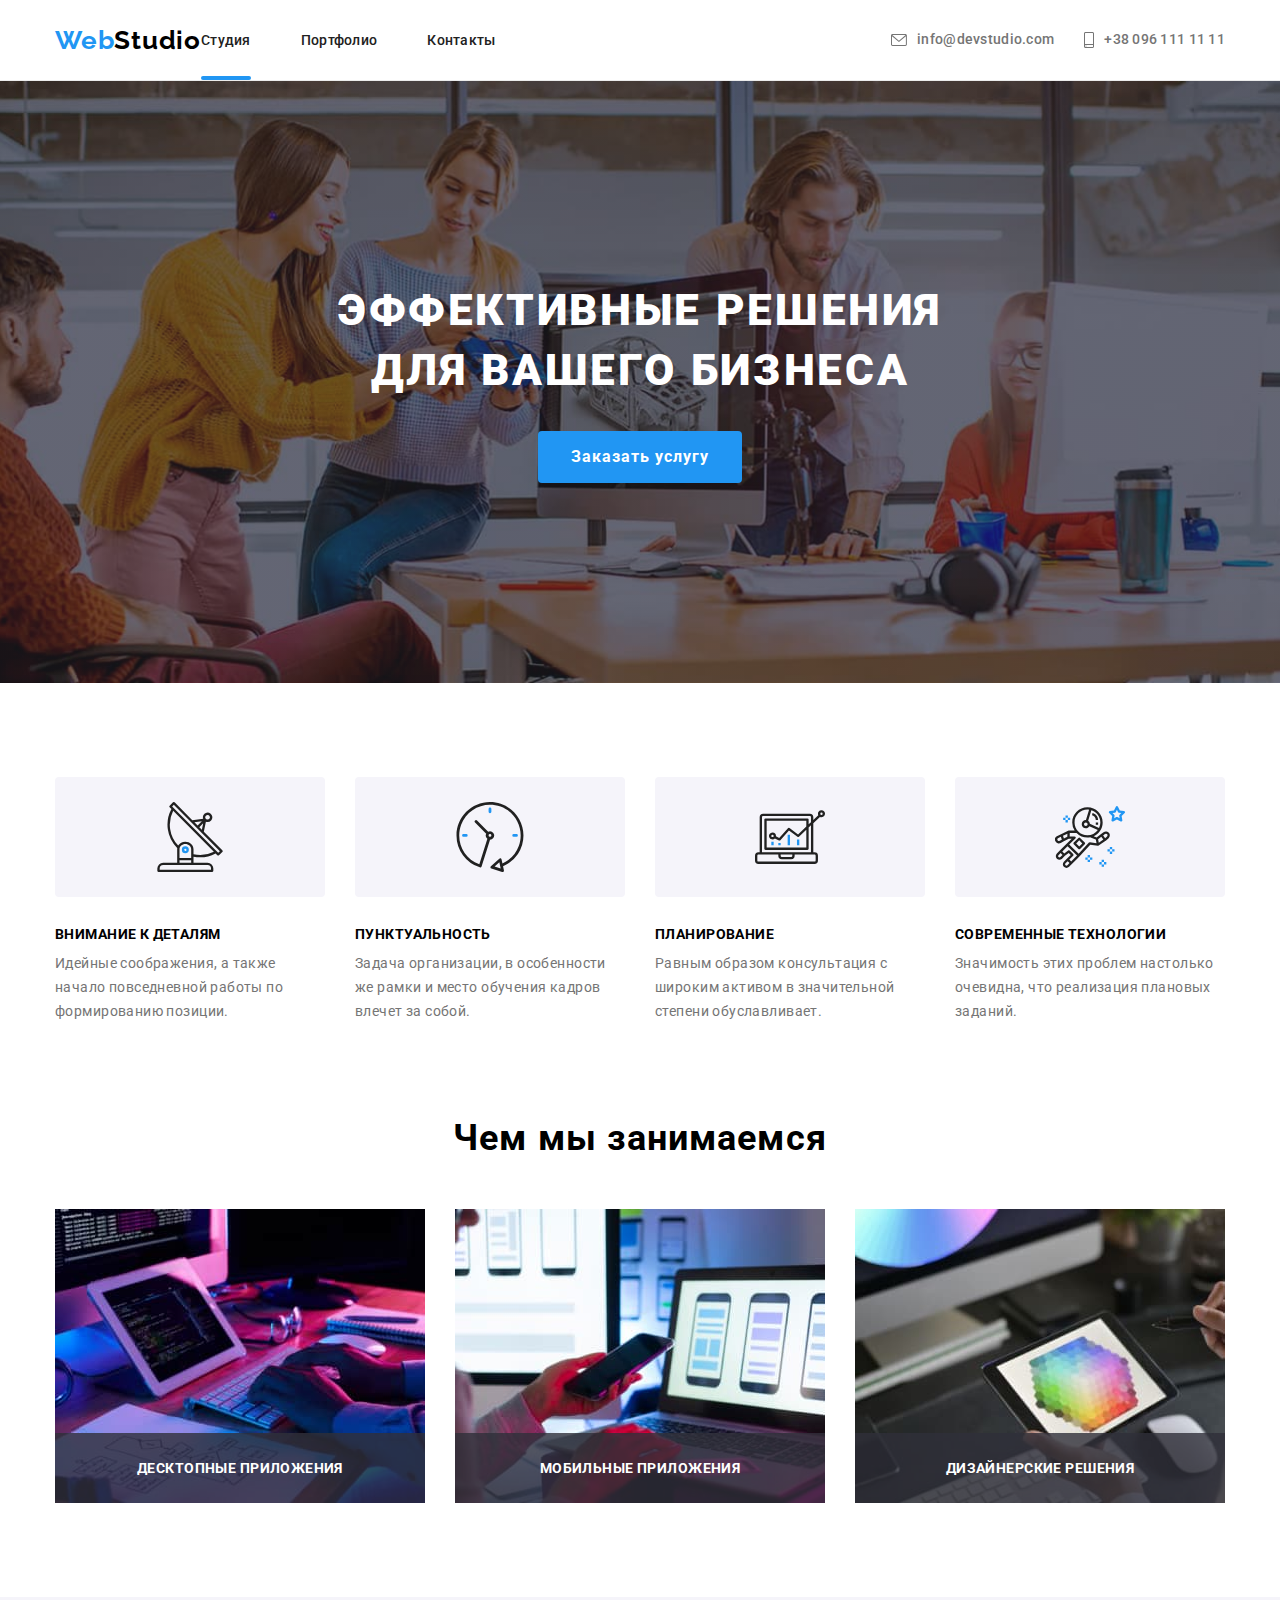
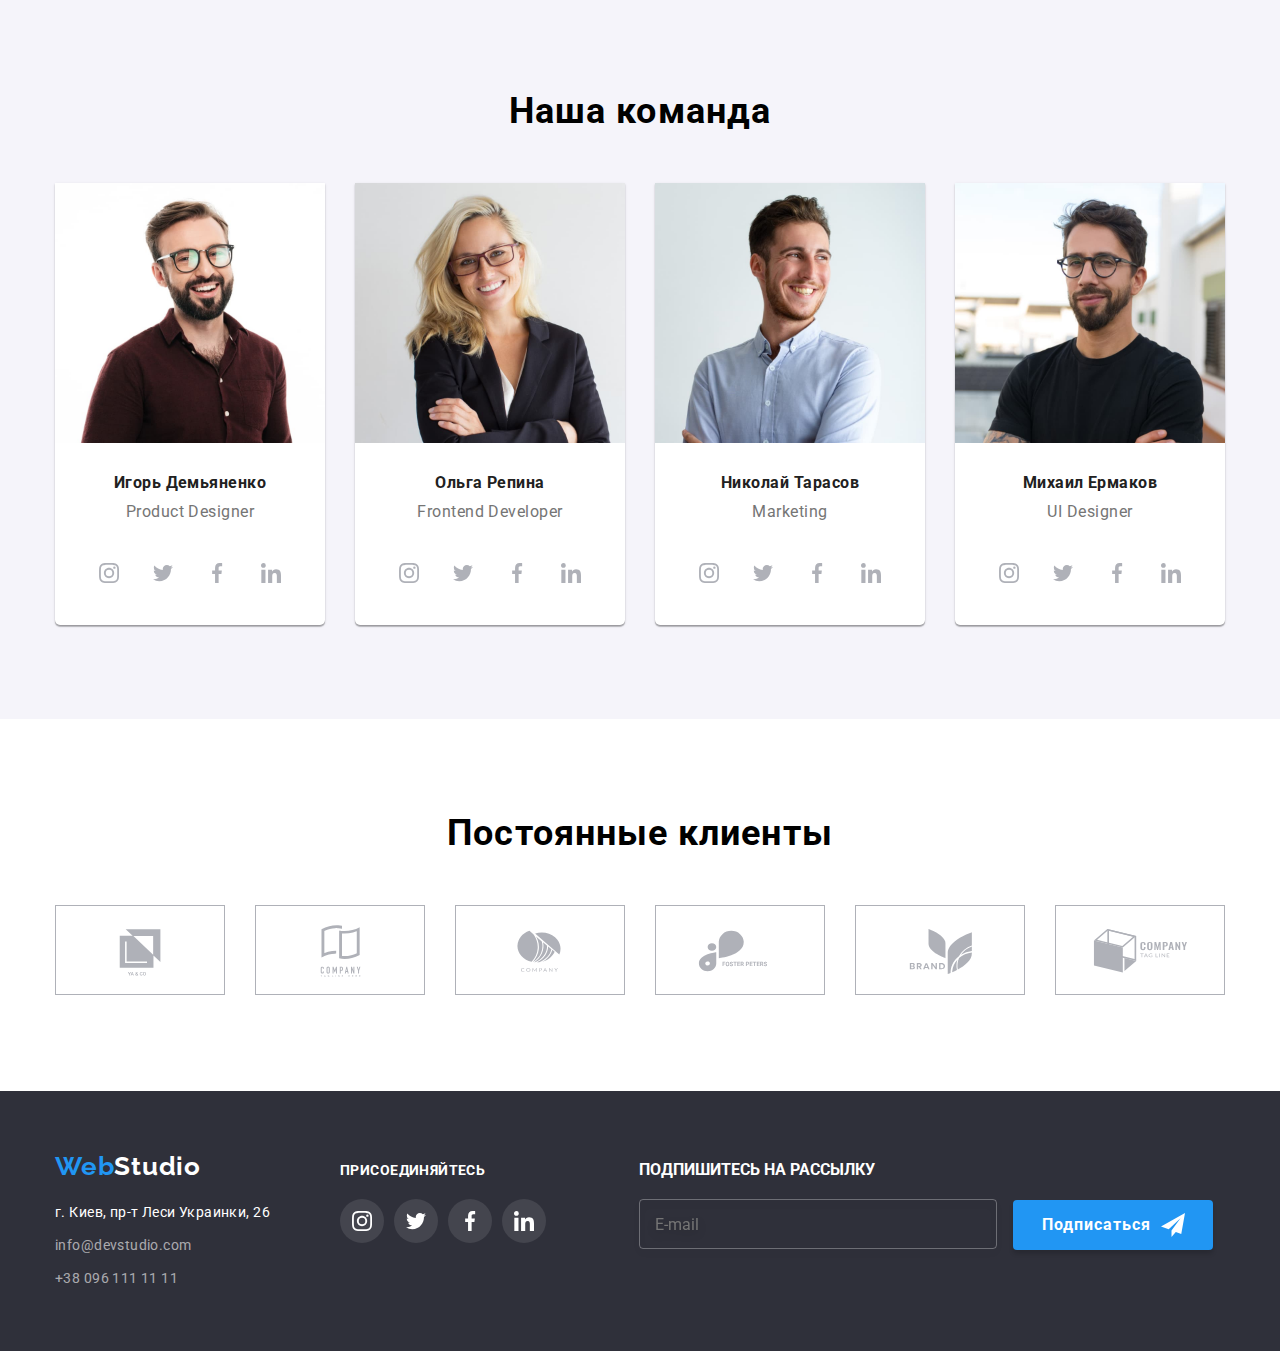
==== commit 56d6efcb: "main.min.css" ====
--- a/index.html
+++ b/index.html
@@ -12,8 +12,8 @@
     href="https://fonts.googleapis.com/css2?family=Oleo+Script&family=Raleway:wght@700&family=Roboto:wght@400;500;700;900&display=swap"
     rel="stylesheet">
   <link rel="stylesheet" href="https://cdn.jsdelivr.net/npm/modern-normalize@1.1.0/modern-normalize.min.css">
-  <link rel="stylesheet" href="./css/main.css">
-  <link rel="stylesheet" href="./css/style.css">
+  <link rel="stylesheet" href="./css/main.min.css">
+
 </head>
 
 <body>
--- a/css/main.min.css
+++ b/css/main.min.css
@@ -0,0 +1 @@
+:root{--primary-font: "Roboto", sans-serif;--secondary-font: "Raleway", sans-serif;--primary-text-color: #212121;--secondary-text-color: #757575;--hover-color: #2196f3;--timing-function: 250ms cubic-bezier(0.4, 0, 0.2, 1)}h1,h2,h3,h4,p{margin-top:0;margin-bottom:0}ul,ol{margin-top:0;margin-bottom:0;padding-left:0}img{display:block;max-width:100%;height:auto}button{cursor:pointer}body{font-family:var(--primary-font)}address{font-style:normal}.link{text-decoration:none}.list{list-style:none}.body{background:#e5e5e5}.style-sheet{font-size:18px;line-height:2;letter-spacing:.06em;color:var(--primary-text-color)}.style-sheet-text{font-size:16px;line-height:1.9;letter-spacing:.03em;color:var(--secondary-text-color)}.container{width:1200px;margin-left:auto;margin-right:auto;padding-left:15px;padding-right:15px}.section{padding-top:94px;padding-bottom:94px}.visually-hidden{position:absolute;width:1px;height:1px;margin:-1px;border:0;padding:0;white-space:nowrap;clip-path:inset(100%);clip:rect(0 0 0 0);overflow:hidden}.main-btn{display:inline-block;min-width:200px;border-radius:4px;border:1px solid rgba(0,0,0,0);padding:10px 32px;background-color:#2196f3;color:#fff;font-family:"Roboto",sans-serif;font-weight:700;font-size:16px;line-height:1.88;align-items:center;text-align:center;letter-spacing:.06em;cursor:pointer;transition:background-color 250ms cubic-bezier(0.4, 0, 0.2, 1),color 250ms cubic-bezier(0.4, 0, 0.2, 1)}.main-btn__active:hover,.main-btn__active:focus{background:#188ce8;box-shadow:0px 4px 4px rgba(0,0,0,.15);border-radius:4px;transition:color 250ms cubic-bezier(0.4, 0, 0.2, 1)}.btn-all:hover,.btn-all:focus{color:#fff;background:var(--hover-color);transition:transform 250ms cubic-bezier(0.4, 0, 0.2, 1)}.btn-all{height:38px;font-weight:500;font-size:16px;line-height:1.2;letter-spacing:.03em;color:var(--primary-text-color);background:#f5f4fa;border:0;border-radius:4px;cursor:pointer;transition:background-color 250ms cubic-bezier(0.4, 0, 0.2, 1),color 250ms cubic-bezier(0.4, 0, 0.2, 1),box-shadow 250ms cubic-bezier(0.4, 0, 0.2, 1)}.btn-basic{width:73px}.btn-site{width:128px}.btn-app{width:145px}.btn-design{width:103px}.btn-marketing{width:130px}.subscribe-button{display:inline-flex;align-items:center;font-weight:700;line-height:1.88;letter-spacing:.06em;color:#fff;background-color:#2196f3;box-shadow:0px 4px 4px rgba(0,0,0,.15);border-radius:4px;border:0;padding-left:29px;padding-right:28px;padding-top:10px;padding-bottom:10px}.button-section{display:flex;justify-content:center;padding-bottom:34px}.button-items{padding-bottom:16px}.btn-list{display:inline-block}.btn-list+.btn-list{margin-left:8px}.modal-close-btn{position:absolute;top:8px;right:8px;display:flex;align-items:center;justify-content:center;height:30px;width:30px;padding:0;background-color:rgba(0,0,0,0);border:1px solid rgba(0,0,0,.1);border-radius:50px;cursor:pointer;transition:fill var(--timing-function)}.modal-close-btn:hover,.modal-close-btn:focus{fill:var(--hover-color)}.modal-close-btn-icon{position:relative;top:.25px;right:.55px}.header{border-bottom:0ch;min-height:80px;border-bottom:1px solid #ececec}.page-header-container{display:flex;align-items:center}.logo{font-family:var(--secondary-font);font-weight:700;font-size:26px;line-height:1.17;letter-spacing:.03em;color:#000;transition:color 250ms cubic-bezier(0.4, 0, 0.2, 1)}.footer-logo{color:#fff}.logo-black{font-family:var(--secondary-font);color:var(--hover-color)}.logo:hover,.logo:focus{color:var(--hover-color)}.header-list{display:flex;position:relative}.linkstudio{padding-top:32px;padding-bottom:32px;font-weight:500;font-size:14px;line-height:1.14;letter-spacing:.02em;color:var(--primary-text-color);position:relative;transition:color 250ms cubic-bezier(0.4, 0, 0.2, 1)}.linkstudio:hover,.linkstudio:focus{color:var(--hover-color);transition:color 250ms cubic-bezier(0.4, 0, 0.2, 1)}.linkportfolio{padding-top:32px;padding-bottom:32px;font-weight:500;font-size:14px;line-height:1.14;letter-spacing:.02em;color:var(--primary-text-color);position:relative;transition:color 250ms cubic-bezier(0.4, 0, 0.2, 1)}.nav-items{margin-right:50px}.linkportfolio:hover,.linkportfolio:focus{color:var(--hover-color);transition:color 250ms cubic-bezier(0.4, 0, 0.2, 1)}.linkcontact{padding-top:32px;padding-bottom:32px;font-weight:500;font-size:14px;line-height:1.14;letter-spacing:.02em;color:var(--primary-text-color);position:relative;transition:color 250ms cubic-bezier(0.4, 0, 0.2, 1)}.linkcontact:hover,.linkcontact:focus{color:var(--hover-color);transition:color 250ms cubic-bezier(0.4, 0, 0.2, 1)}.linkcontact:hover,.linkcontact:focus{color:var(--hover-color);transition:color 250ms cubic-bezier(0.4, 0, 0.2, 1)}.contact-info{display:flex;margin-left:auto;align-content:center}.currrent::after{position:absolute;display:flex;gap:50px;content:"";width:100%;height:4px;border-radius:2px;bottom:0px;background-color:var(--hover-color)}.mail-link{font-weight:500;font-size:14px;line-height:1.14;letter-spacing:.02em;color:var(--secondary-text-color);padding:32px 0;text-decoration:none;display:flex;align-items:center;position:relative;transition:color 250ms cubic-bezier(0.4, 0, 0.2, 1)}.mail-link:hover,.mail-link:focus,.call-link:hover,.call-link:focus{color:var(--hover-color);transition:color 250ms cubic-bezier(0.4, 0, 0.2, 1)}.icon-post{width:16px;height:12px;margin-right:10px;fill:var(--secondary-text-color)}.icon-phone{width:10px;height:16px;margin-right:10px;fill:var(--secondary-text-color)}.call-link:hover .icon-phone,.call-link:focus .icon-phone{fill:#2196f3;transition:color 250ms cubic-bezier(0.4, 0, 0.2, 1)}.mail-link:hover .icon-post,.mail-link:focus .icon-post{fill:#2196f3;transition:color 250ms cubic-bezier(0.4, 0, 0.2, 1)}.call-link{font-weight:500;font-size:14px;line-height:1.14;letter-spacing:.02em;color:var(--secondary-text-color);margin-left:30px;padding:32px 0;text-decoration:none;display:flex;align-items:center;position:relative;transition:color 250ms cubic-bezier(0.4, 0, 0.2, 1)}.hero{background:#2f303a;position:relative;max-width:1600px;min-height:600px;padding-top:200px;padding-bottom:200px;margin:0 auto;text-align:center;background-image:linear-gradient(to right, rgba(47, 48, 58, 0.4), rgba(47, 48, 58, 0.4)),url(../images/bg.jpg);background-repeat:no-repeat;border-top:0ch;background-size:cover;background-position:center}.slogan{margin:0 auto;width:700px;font-weight:900;font-size:44px;line-height:1.36;letter-spacing:.06em;text-transform:uppercase;color:#fff;margin-bottom:30px}.feature-section{padding-bottom:47px}.feature-items{display:flex}.detail-item{width:270px;padding-bottom:0px}.detail-item+.detail-item{margin-left:30px}.feature-warp{display:flex;justify-content:center;align-items:center;background:#f5f4fa;border-radius:4px;width:270px;height:120px;margin-bottom:30px}.caption-detail{font-weight:700;font-size:14px;line-height:1.1;letter-spacing:.03em;text-transform:uppercase;margin-bottom:10px}.detail-text{max-width:270px;font-weight:400;font-size:14px;line-height:1.7;letter-spacing:.03em;color:var(--secondary-text-color)}.affair-section{padding-top:47px}.affair-title{padding-top:0px;margin-bottom:50px;font-weight:700;font-size:36px;line-height:1.2;text-align:center;letter-spacing:.03em}.affair-items{display:flex}.affair-item{position:relative;width:370px}.work-text{position:absolute;top:224px;font-weight:700;font-size:14px;line-height:16px;text-align:center;letter-spacing:.03em;text-transform:uppercase;color:#fff;background:rgba(47,48,58,.8);width:370px;height:70px;display:flex;justify-content:center;align-items:center}.caption-punctuality{font-weight:700;font-size:14px;line-height:1.1;letter-spacing:.03em;text-transform:uppercase}.punctuality-text{font-weight:400;font-size:14px;line-height:1.7;letter-spacing:.03em;color:var(--secondary-text-color)}.caption-plan{font-weight:700;font-size:14px;line-height:1.1;letter-spacing:.03em;text-transform:uppercase}.plan-text{font-weight:400;font-size:14px;line-height:1.7;letter-spacing:.03em;color:var(--secondary-text-color)}.caption-tech{font-weight:700;font-size:14px;line-height:1.1;letter-spacing:.03em;text-transform:uppercase}.tech-text{font-weight:400;font-size:14px;line-height:1.7;letter-spacing:.03em;color:var(--secondary-text-color)}.title{font-weight:700;font-size:36px;line-height:1.16;text-align:center;letter-spacing:.03em;margin-bottom:50px}.comand-section{background:#f5f4fa}.card{text-align:center;background:#fff;box-shadow:0px 1px 3px rgba(0,0,0,.12),0px 1px 1px rgba(0,0,0,.14),0px 2px 1px rgba(0,0,0,.2);border-radius:0px 0px 5px 5px}.card-title{font-size:16px;line-height:1.19;letter-spacing:.03em;padding-top:30px;padding-bottom:10px;color:var(--primary-text-color)}.card-text{padding-bottom:30px;font-size:16px;line-height:1.19;letter-spacing:.03em;color:var(--secondary-text-color)}.social-icons{display:flex;justify-content:center;gap:10px;fill:#afb1b8;margin-bottom:30px}.social-link{display:flex;justify-content:center;transition:background-color 250ms cubic-bezier(0.4, 0, 0.2, 1);width:44px;height:44px;border-radius:50%}.social-link:hover,.social-link:focus{background:var(--hover-color)}.social-eclipse{fill:#afb1b8;transition:fill 250ms cubic-bezier(0.4, 0, 0.2, 1)}.social-link:hover .social-eclipse,.social-link:focus .social-eclipse{fill:#fff;transition:color 250ms cubic-bezier(0.4, 0, 0.2, 1)}.regular-customers-list{display:flex;gap:30px}.regular-customers-logo{display:block;width:170px;height:90px;border:1px solid #afb1b8;color:#afb1b8;background-color:#fff;padding:16px 32px;transition:border-color 250ms cubic-bezier(0.4, 0, 0.2, 1)}.regular-clients-logo{width:106px;height:60px;fill:#afb1b8;transition:fill 250ms cubic-bezier(0.4, 0, 0.2, 1)}.clients{width:170px;height:92px}.regular-customers-logo:hover,.regular-customers-logo:focus{border-color:var(--hover-color)}.regular-customers-logo:hover .regular-clients-logo,.regular-customers-logo:focus .regular-clients-logo{fill:#2196f3}.footer-box{background:#2f303a;padding-top:60px;padding-bottom:60px}.footer-content{display:flex;align-items:baseline}.sec-logo{font-family:var(--secondary-font);font-size:26px;line-height:1.2;letter-spacing:.03em;text-decoration:none;color:#fff}.logo-white{color:var(--hover-color)}.address{margin-top:20px}.map-item{font-size:14px;line-height:1.7;letter-spacing:.03em;text-decoration:none;color:#fff;transition:background-color 250ms cubic-bezier(0.4, 0, 0.2, 1),color 250ms cubic-bezier(0.4, 0, 0.2, 1)}.map-item:hover,.map-item:focus{color:var(--hover-color);transition:color 250ms cubic-bezier(0.4, 0, 0.2, 1)}.mail-item{font-size:14px;line-height:1.7;letter-spacing:.03em;text-decoration:none;color:rgba(255,255,255,.6);transition:background-color 250ms cubic-bezier(0.4, 0, 0.2, 1),color 250ms cubic-bezier(0.4, 0, 0.2, 1)}.mail-item:hover,.mail-item:focus{color:var(--hover-color);transition:color 250ms cubic-bezier(0.4, 0, 0.2, 1)}.call-item{font-size:14px;line-height:1.7;letter-spacing:.03em;text-decoration:none;color:rgba(255,255,255,.6)}.call-item:hover,.call-item:focus{color:var(--hover-color);transition:color 250ms cubic-bezier(0.4, 0, 0.2, 1)}.address-link{padding-top:9px}.footer-social{margin-right:93px}.footer-items{display:flex;align-items:baseline}.footer-list-item{margin-right:70px}.join{margin-bottom:20px;font-weight:700;font-size:14px;line-height:1.14;letter-spacing:.03em;text-transform:uppercase;color:#fff}.footer-social-icons{display:flex;gap:10px}.footer-social-eclipse{height:20px}.footer-social-item{position:relative;width:44px;height:44px;border-radius:50%}.footer-social-link{position:absolute;fill:#fff;display:flex;justify-content:center;align-items:center;width:100%;height:100%;border-radius:50%;background-color:rgba(255,255,255,.1);transition:background-color 250ms cubic-bezier(0.4, 0, 0.2, 1)}.footer-social-link:hover,.footer-social-link:focus{background:#2196f3;transition:color 250ms cubic-bezier(0.4, 0, 0.2, 1)}.footer-social-eclipse{position:absolute;transition:fill 250ms cubic-bezier(0.4, 0, 0.2, 1)}.join__title{display:block;margin-bottom:20px;line-height:1.14;text-transform:uppercase;color:#fff}.subscribe__input{width:358px;height:50px;padding:15px;margin-right:12px;color:#fff;background-color:rgba(0,0,0,0);border:1px solid rgba(255,255,255,.3);filter:drop-shadow(0px 4px 4px rgba(0, 0, 0, 0.15));border-radius:4px}.subscribe-button__icon{margin-left:10px;fill:#fff}.big-portfolio-items{display:flex;flex-wrap:wrap;gap:30px}.color-card{transition:box-shadow 250ms cubic-bezier(0.4, 0, 0.2, 1)}.color-card:hover,.color-card:focus{box-shadow:0px 3px 1px rgba(0,0,0,.1),0px 1px 2px rgba(0,0,0,.08),0px 2px 2px rgba(0,0,0,.12);transition:color 250ms cubic-bezier(0.4, 0, 0.2, 1)}.portfolio-cont{border:1px solid #eee;border-top:rgba(0,0,0,0);padding:20px 24px;transition:box-shadow 250ms cubic-bezier(0.4, 0, 0.2, 1)}.overlay{position:relative;overflow:hidden}.portfolio-overlay{position:absolute;display:inline-block;content:"";width:100%;height:calc(100% + 1px);top:0;left:0;background-color:rgba(33,150,243,.9);transform:translateY(100%);transition:transform 250ms cubic-bezier(0.4, 0, 0.2, 1)}.color-card:hover .portfolio-overlay{transform:translateY(0);transition:transform 250ms cubic-bezier(0.4, 0, 0.2, 1)}.portfolio-description-text{position:absolute;top:0;left:0;padding:63px 24px;font-size:18px;line-height:1.56;color:#fff;color:#fff}.image-subject{margin-bottom:4px}.backdrop{position:fixed;top:0;left:0;z-index:100;width:100%;height:100%;opacity:1;background-color:rgba(0,0,0,.4);transition:opacity 500ms linear,visibility 500ms linear}.backdrop.is-hidden{opacity:0;visibility:hidden;pointer-events:none}.modal{position:absolute;top:50%;left:50%;width:528px;height:580px;transform:translate(-50%, -50%);background-color:#fff;box-shadow:0px 1px 3px rgba(0,0,0,.12),0px 1px 1px rgba(0,0,0,.14),0px 2px 1px rgba(0,0,0,.2);border-radius:4px}.contact-form{padding:40px}.modal-item{display:inline-block;margin-bottom:12px;font-weight:700;font-size:20px;line-height:1.14;text-align:center;color:#212121}.contact-form-field{position:relative;margin-bottom:10px;display:flex;flex-direction:column}.contact-form-element-desc{width:100%;margin-bottom:4px;font-weight:400;font-size:12px;line-height:1.17;letter-spacing:.01em;color:#757575}.contact-form-input{width:100%;padding:12px 16px 12px 42px;height:42px;border:1px solid rgba(33,33,33,.2);border-radius:4px;font-size:14px;line-height:1.14;letter-spacing:.01em;transition:border-color var(--timing-function)}.contact-form__icon{position:absolute;bottom:12px;left:12px;fill:#212121;transition:fill var(--timing-function)}.contact-form-message{width:100%;resize:none;padding:10px 16px;transition:border-color 250ms linear;border:1px solid rgba(33,33,33,.2);border-radius:4px}.contact-form-message{resize:none;padding-left:16px;padding-left:16px;font-size:14px;line-height:1.14;letter-spacing:.01em}.contact-form-message::placeholder{font-size:14px;line-height:1.14;letter-spacing:.01em;color:rgba(117,117,117,.5)}.contact-form-message:focus{border:1px solid #2196f3;outline:rgba(0,0,0,0)}.contact-form-input:focus+.contact-form__icon{fill:#2196f3}.callback-form__item{position:relative;margin-bottom:10px;display:flex;flex-direction:column}.policy-checkbox{flex-direction:row;align-items:center;margin-top:20px}.colback-form-field{width:100%;margin-bottom:4px;font-weight:400;font-size:12px;line-height:1.17;letter-spacing:.01em}.policy-checkbox__label{margin:0;padding-left:37px;font-size:14px;line-height:1.71;color:var(--secondary-text-color)}.contact-form-checkbox:focus{border:1px solid #2196f3;outline:rgba(0,0,0,0)}.contact-form-checkbox:checked+.form-check-icon{opacity:1}.contact-form-checkbox:focus-visible+.form-check-icon{outline:2px solid rgba(5,34,195,.7);outline-offset:1px}.contact-form-checkbox:checked~.form-uncheck-icon{opacity:0}.form-uncheck-icon{position:absolute;top:50%;left:14px;transform:translateY(-50%);cursor:pointer;width:16px;height:15px;fill:#000;transition:opacity var(--timing-function)}.form-check-icon{position:absolute;top:50%;left:14px;transform:translateY(-50%);width:16px;height:15px;cursor:pointer;opacity:0;transition:opacity var(--timing-function)}.policy-checkbox__link{font-size:14px;line-height:1.71;color:var(--hover-color)}.policy-checkbox__link:before{content:"";position:absolute;left:0;bottom:-3px;display:block;width:100%;height:5px;background-color:#fff;transform-origin:center;transform:scale(1);transition:transform var(--timing-function)}.policy-checkbox__link:hover,.policy-checkbox__link:focus{color:var(--secondary-text-color)}.contact-form-submit{display:flex;margin-top:30px;margin-right:auto;margin-left:auto;padding-left:55px;padding-right:55px;padding-top:10px;padding-bottom:10px;color:#fff;background-color:var(--hover-color);box-shadow:0px 4px 4px rgba(0,0,0,.15);transition:box-shadow var(--timing-function),background-color var(--timing-function);font-family:inherit;font-weight:700;font-size:16px;line-height:1.88;text-align:center;letter-spacing:.06em;border:none;border-radius:4px;cursor:pointer}.contact-form-submit:hover,.contact-form-submit:focus{background-color:#188ce8}.contact-form-input:focus{border:1px solid #2196f3;outline:rgba(0,0,0,0)}/*# sourceMappingURL=main.min.css.map */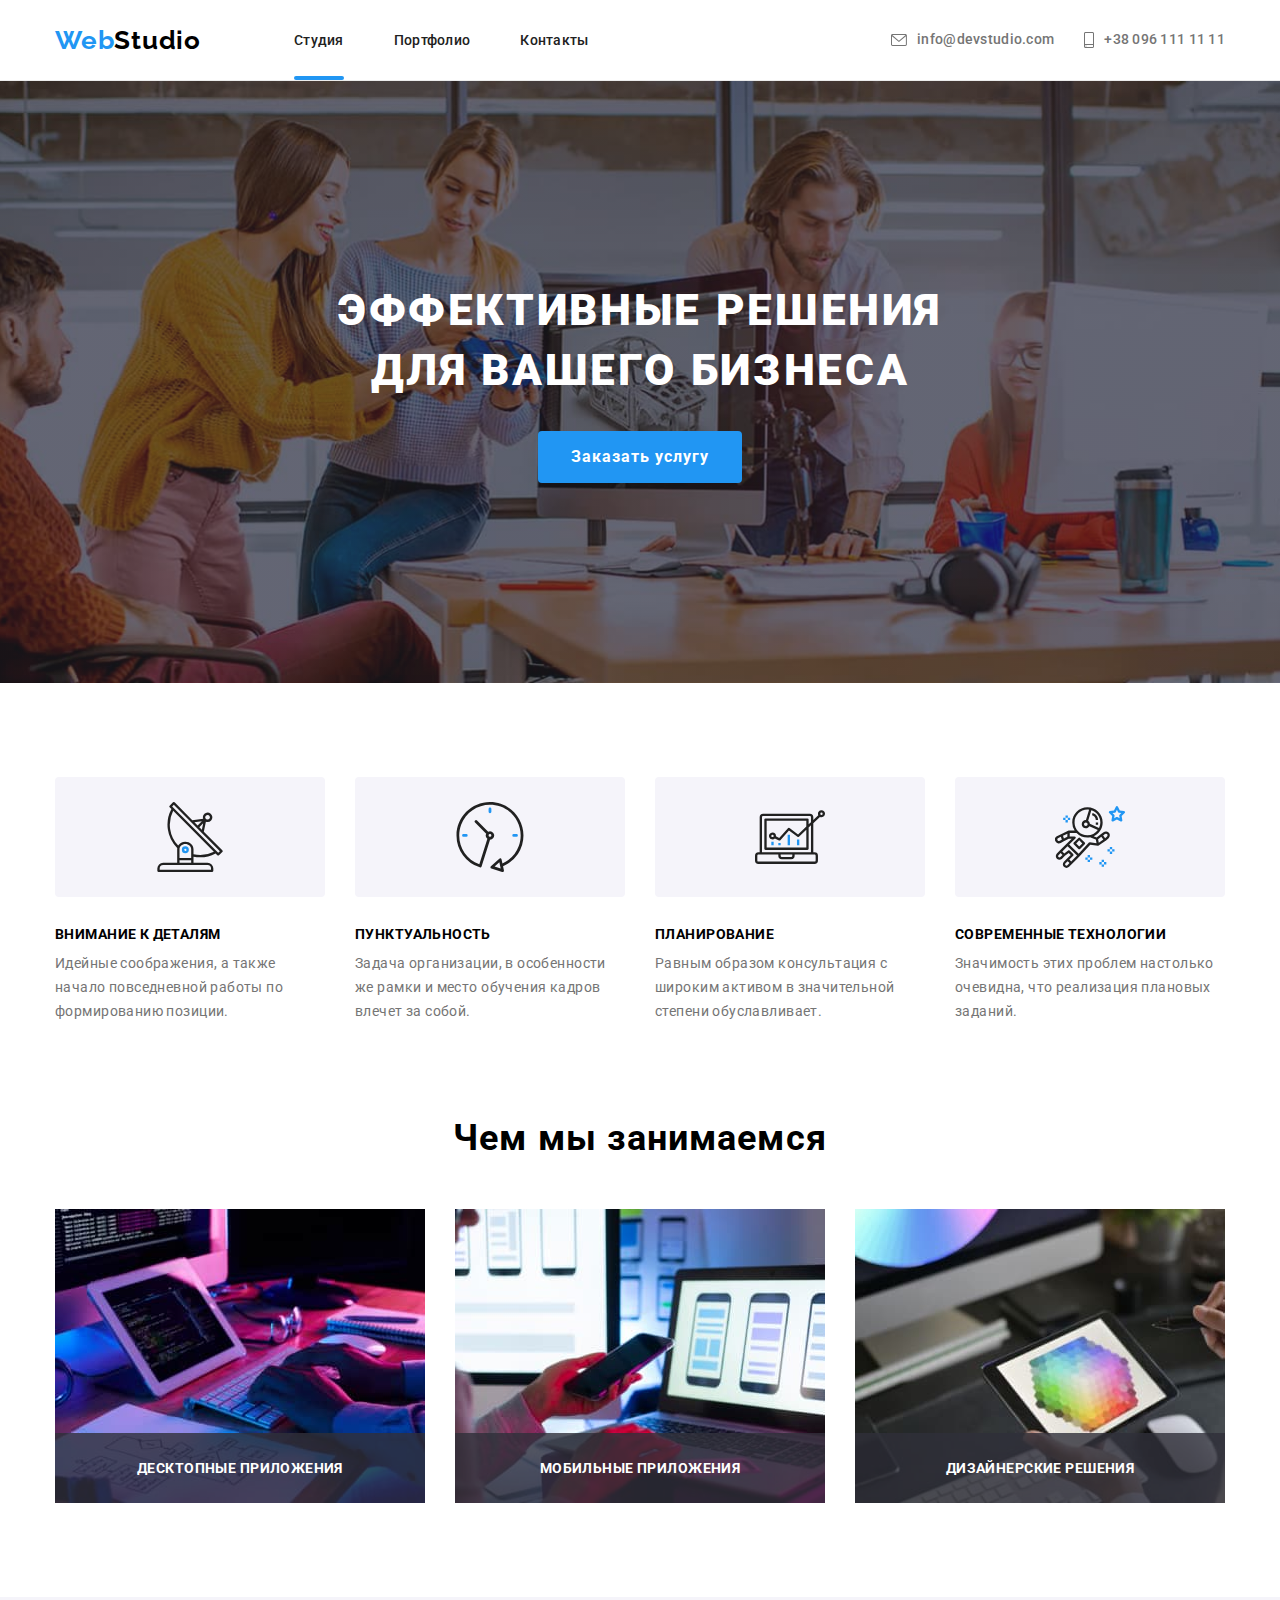
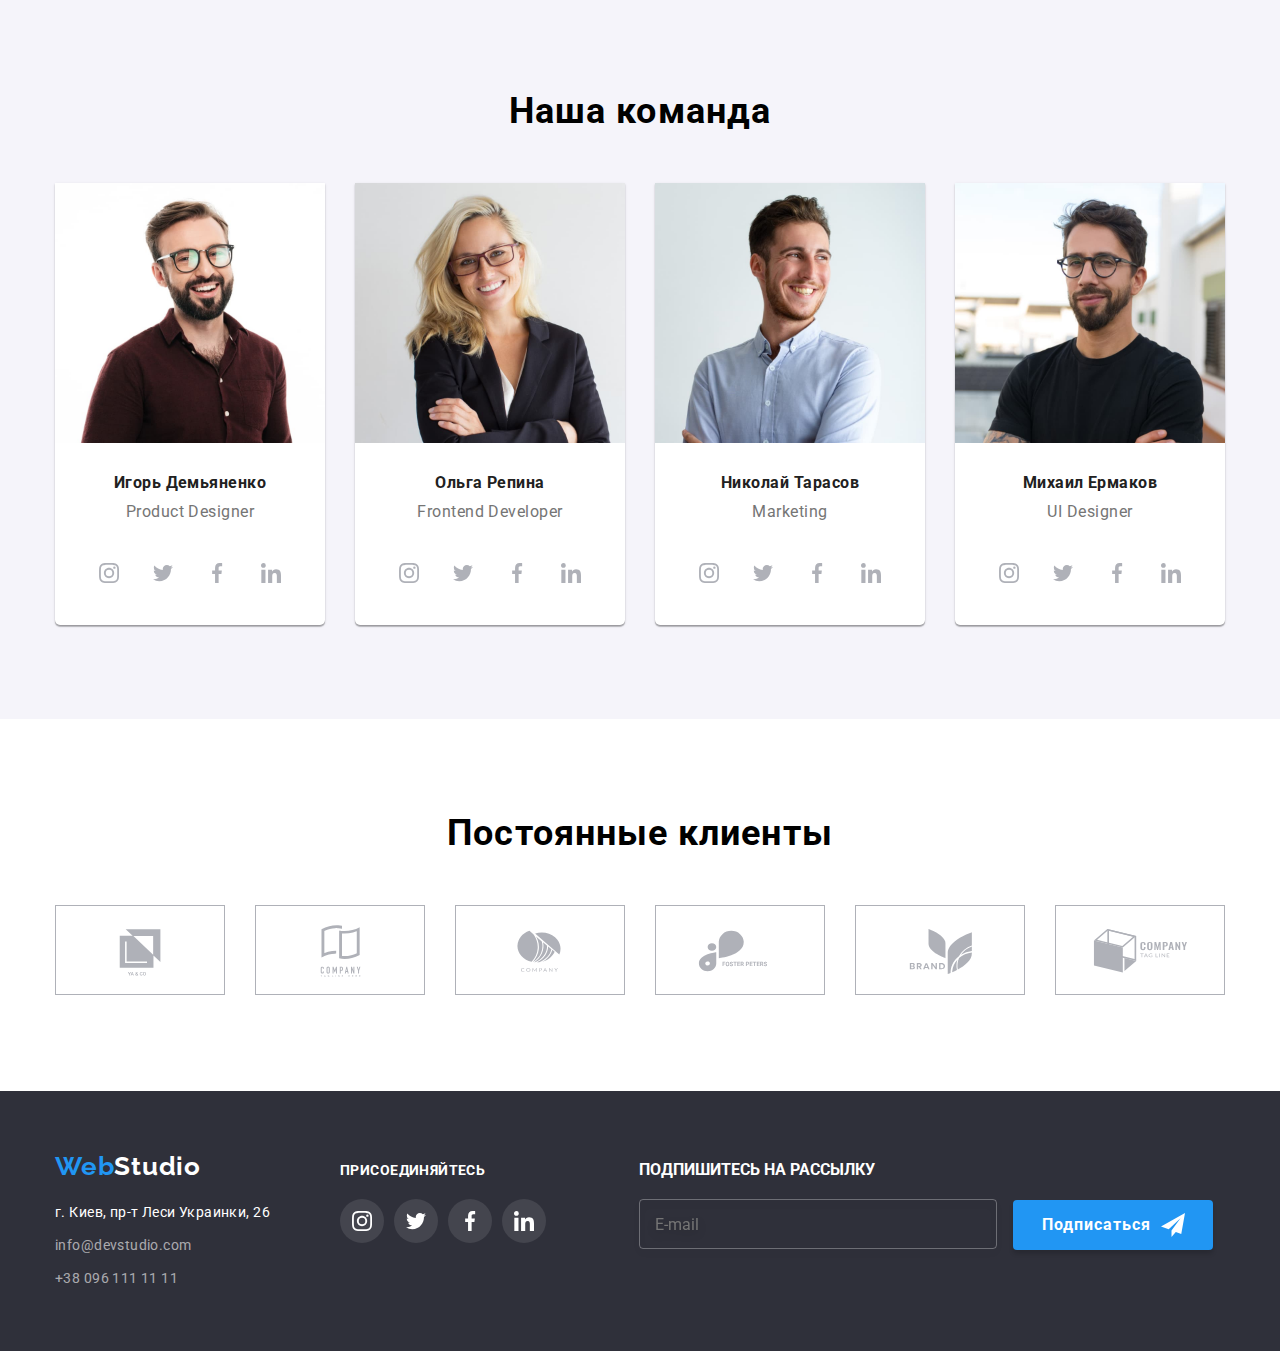
==== commit d7365cad: "HW-7" ====
--- a/index.html
+++ b/index.html
@@ -26,23 +26,23 @@
       <nav class="menu-nav">
 
         <ul class="header-list list">
-          <li class="nav-items"><a class="currrent link linkstudio" href="./index.html">Студия</a></li>
-          <li class="nav-items"><a class="link linkportfolio" href="./portfolio.html">Портфолио</a></li>
-          <li><a class="link linkcontact" href="#">Контакты</a></li>
+          <li class="nav__items"><a class="currrent link link__studio" href="./index.html">Студия</a></li>
+          <li class="nav__items"><a class="link link__portfolio" href="./portfolio.html">Портфолио</a></li>
+          <li><a class="link link__contact" href="#">Контакты</a></li>
         </ul>
       </nav>
       <ul class="contact-info list">
-        <li class="list-mail">
-          <a class="mail-link link" href="mailto:info@devstudio.com">
-            <svg class="icon-post" width="16" height="12">
+        <li class="list__mail">
+          <a class="list-mail__link link" href="mailto:info@devstudio.com">
+            <svg class="icon__post" width="16" height="12">
               <use href="./images/sprite.svg#icon-post"></use>
             </svg>
             info@devstudio.com
           </a>
         </li>
         <li class="list-call">
-          <a class="call-link link" href="tel:+380961111111">
-            <svg class="icon-phone" width="10" height="16">
+          <a class="list-call__link link" href="tel:+380961111111">
+            <svg class="icon__phone" width="10" height="16">
               <use href="./images/sprite.svg#icon-smartphone"></use>
             </svg>+38 096 111 11 11</a>
         </li>
@@ -57,17 +57,17 @@
 
     <section class="hero background-theme">
       <div class="container">
-        <h1 class="slogan">Эффективные решения для вашего бизнеса</h1>
-
-        <button class="main-btn main-btn__active" type="button" data-modal-open>Заказать услугу</button>
+        <h1 class="hero__slogan">Эффективные решения для вашего бизнеса</h1>
+
+        <button class="main__btn main__btn--active" type="button" data-modal-open>Заказать услугу</button>
       </div>
     </section>
 
     <section class="feature-section section">
       <div class="container">
-        <h2 class="visually-hidden">Особенности</h2>
+        <h2 class="visually--hidden">Особенности</h2>
         <ul class="feature-items list">
-          <li class="detail-item">
+          <li class="feature-items__detail">
             <div class="feature-warp">
               <svg class="svg-icon" width="70" height="70">
                 <use href="./images/sprite.svg#icon-antenna-1"></use>
@@ -77,7 +77,7 @@
             <p class="detail-text"> Идейные соображения, а также начало повседневной работы по формированию позиции.</p>
           </li>
 
-          <li class="detail-item">
+          <li class="feature-items__detail">
             <div class="feature-warp">
               <svg class="svg-icon" width="70" height="70">
                 <use href="./images/sprite.svg#icon-clock-1"></use>
@@ -88,7 +88,7 @@
               собой.</p>
           </li>
 
-          <li class="detail-item">
+          <li class="feature-items__detail">
             <div class="feature-warp">
               <svg class="svg-icon" width="70" height="70">
                 <use href="./images/sprite.svg#icon-diagram-1"></use>
@@ -99,7 +99,7 @@
             </p>
           </li>
 
-          <li class="detail-item">
+          <li class="feature-items__detail">
             <div class="feature-warp">
               <svg class="svg-icon" width="70" height="70">
                 <use href="./images/sprite.svg#icon-astronaut-1"></use>
@@ -116,16 +116,16 @@
       <div class="container">
         <h2 class="title">Чем мы занимаемся</h2>
         <ul class="feature-items list">
-          <li class="detail-item affair-item"><img src="./images/What are we doing/img1.jpg" alt="печать на клавиатуре"
-              width="370" height="294">
+          <li class="feature-items__detail affair-item"><img src="./images/What are we doing/img1.jpg"
+              alt="печать на клавиатуре" width="370" height="294">
             <p class="work-text">Десктопные приложения</p>
           </li>
-          <li class="detail-item affair-item"><img src="./images/What are we doing/img2.jpg" alt="работа за ноутбуком"
-              width="370" height="294">
+          <li class="feature-items__detail affair-item"><img src="./images/What are we doing/img2.jpg"
+              alt="работа за ноутбуком" width="370" height="294">
             <p class="work-text">Мобильные приложения</p>
           </li>
-          <li class="detail-item affair-item"> <img src="./images/What are we doing/img3.jpg" alt="цветовая палитра"
-              width="370" height="294">
+          <li class="feature-items__detail affair-item"> <img src="./images/What are we doing/img3.jpg"
+              alt="цветовая палитра" width="370" height="294">
             <p class="work-text">Дизайнерские решения</p>
           </li>
         </ul>
@@ -397,7 +397,7 @@
 
       <form class="subscribe">
         <b class="join__title subscribe-title">Подпишитесь на рассылку</b>
-        <label class="visually-hidden" for="subscribe_mail">E-mail</label>
+        <label class="visually--hidden" for="subscribe_mail">E-mail</label>
         <input class="subscribe__input" name="subscribe_mail" id="subscribe_mail" type="email" required
           placeholder="E-mail" />
         <button class="subscribe-button main-btn__active" type="submit">
@@ -468,7 +468,7 @@
 
         <span class="callback-form__item policy-checkbox">
           <label class=" colback-form-field policy-checkbox__label">
-            <input id="user-policy" name="user_policy" type="checkbox" class="contact-form-checkbox visually-hidden"
+            <input id="user-policy" name="user_policy" type="checkbox" class="contact-form-checkbox visually--hidden"
               required value="policy" />
             <svg class="form-check-icon">
               <use href="./images/sprite.svg#check"></use>
--- a/css/main.min.css
+++ b/css/main.min.css
@@ -1 +1 @@
-:root{--primary-font: "Roboto", sans-serif;--secondary-font: "Raleway", sans-serif;--primary-text-color: #212121;--secondary-text-color: #757575;--hover-color: #2196f3;--timing-function: 250ms cubic-bezier(0.4, 0, 0.2, 1)}h1,h2,h3,h4,p{margin-top:0;margin-bottom:0}ul,ol{margin-top:0;margin-bottom:0;padding-left:0}img{display:block;max-width:100%;height:auto}button{cursor:pointer}body{font-family:var(--primary-font)}address{font-style:normal}.link{text-decoration:none}.list{list-style:none}.body{background:#e5e5e5}.style-sheet{font-size:18px;line-height:2;letter-spacing:.06em;color:var(--primary-text-color)}.style-sheet-text{font-size:16px;line-height:1.9;letter-spacing:.03em;color:var(--secondary-text-color)}.container{width:1200px;margin-left:auto;margin-right:auto;padding-left:15px;padding-right:15px}.section{padding-top:94px;padding-bottom:94px}.visually-hidden{position:absolute;width:1px;height:1px;margin:-1px;border:0;padding:0;white-space:nowrap;clip-path:inset(100%);clip:rect(0 0 0 0);overflow:hidden}.main-btn{display:inline-block;min-width:200px;border-radius:4px;border:1px solid rgba(0,0,0,0);padding:10px 32px;background-color:#2196f3;color:#fff;font-family:"Roboto",sans-serif;font-weight:700;font-size:16px;line-height:1.88;align-items:center;text-align:center;letter-spacing:.06em;cursor:pointer;transition:background-color 250ms cubic-bezier(0.4, 0, 0.2, 1),color 250ms cubic-bezier(0.4, 0, 0.2, 1)}.main-btn__active:hover,.main-btn__active:focus{background:#188ce8;box-shadow:0px 4px 4px rgba(0,0,0,.15);border-radius:4px;transition:color 250ms cubic-bezier(0.4, 0, 0.2, 1)}.btn-all:hover,.btn-all:focus{color:#fff;background:var(--hover-color);transition:transform 250ms cubic-bezier(0.4, 0, 0.2, 1)}.btn-all{height:38px;font-weight:500;font-size:16px;line-height:1.2;letter-spacing:.03em;color:var(--primary-text-color);background:#f5f4fa;border:0;border-radius:4px;cursor:pointer;transition:background-color 250ms cubic-bezier(0.4, 0, 0.2, 1),color 250ms cubic-bezier(0.4, 0, 0.2, 1),box-shadow 250ms cubic-bezier(0.4, 0, 0.2, 1)}.btn-basic{width:73px}.btn-site{width:128px}.btn-app{width:145px}.btn-design{width:103px}.btn-marketing{width:130px}.subscribe-button{display:inline-flex;align-items:center;font-weight:700;line-height:1.88;letter-spacing:.06em;color:#fff;background-color:#2196f3;box-shadow:0px 4px 4px rgba(0,0,0,.15);border-radius:4px;border:0;padding-left:29px;padding-right:28px;padding-top:10px;padding-bottom:10px}.button-section{display:flex;justify-content:center;padding-bottom:34px}.button-items{padding-bottom:16px}.btn-list{display:inline-block}.btn-list+.btn-list{margin-left:8px}.modal-close-btn{position:absolute;top:8px;right:8px;display:flex;align-items:center;justify-content:center;height:30px;width:30px;padding:0;background-color:rgba(0,0,0,0);border:1px solid rgba(0,0,0,.1);border-radius:50px;cursor:pointer;transition:fill var(--timing-function)}.modal-close-btn:hover,.modal-close-btn:focus{fill:var(--hover-color)}.modal-close-btn-icon{position:relative;top:.25px;right:.55px}.header{border-bottom:0ch;min-height:80px;border-bottom:1px solid #ececec}.page-header-container{display:flex;align-items:center}.logo{font-family:var(--secondary-font);font-weight:700;font-size:26px;line-height:1.17;letter-spacing:.03em;color:#000;transition:color 250ms cubic-bezier(0.4, 0, 0.2, 1)}.footer-logo{color:#fff}.logo-black{font-family:var(--secondary-font);color:var(--hover-color)}.logo:hover,.logo:focus{color:var(--hover-color)}.header-list{display:flex;position:relative}.linkstudio{padding-top:32px;padding-bottom:32px;font-weight:500;font-size:14px;line-height:1.14;letter-spacing:.02em;color:var(--primary-text-color);position:relative;transition:color 250ms cubic-bezier(0.4, 0, 0.2, 1)}.linkstudio:hover,.linkstudio:focus{color:var(--hover-color);transition:color 250ms cubic-bezier(0.4, 0, 0.2, 1)}.linkportfolio{padding-top:32px;padding-bottom:32px;font-weight:500;font-size:14px;line-height:1.14;letter-spacing:.02em;color:var(--primary-text-color);position:relative;transition:color 250ms cubic-bezier(0.4, 0, 0.2, 1)}.nav-items{margin-right:50px}.linkportfolio:hover,.linkportfolio:focus{color:var(--hover-color);transition:color 250ms cubic-bezier(0.4, 0, 0.2, 1)}.linkcontact{padding-top:32px;padding-bottom:32px;font-weight:500;font-size:14px;line-height:1.14;letter-spacing:.02em;color:var(--primary-text-color);position:relative;transition:color 250ms cubic-bezier(0.4, 0, 0.2, 1)}.linkcontact:hover,.linkcontact:focus{color:var(--hover-color);transition:color 250ms cubic-bezier(0.4, 0, 0.2, 1)}.linkcontact:hover,.linkcontact:focus{color:var(--hover-color);transition:color 250ms cubic-bezier(0.4, 0, 0.2, 1)}.contact-info{display:flex;margin-left:auto;align-content:center}.currrent::after{position:absolute;display:flex;gap:50px;content:"";width:100%;height:4px;border-radius:2px;bottom:0px;background-color:var(--hover-color)}.mail-link{font-weight:500;font-size:14px;line-height:1.14;letter-spacing:.02em;color:var(--secondary-text-color);padding:32px 0;text-decoration:none;display:flex;align-items:center;position:relative;transition:color 250ms cubic-bezier(0.4, 0, 0.2, 1)}.mail-link:hover,.mail-link:focus,.call-link:hover,.call-link:focus{color:var(--hover-color);transition:color 250ms cubic-bezier(0.4, 0, 0.2, 1)}.icon-post{width:16px;height:12px;margin-right:10px;fill:var(--secondary-text-color)}.icon-phone{width:10px;height:16px;margin-right:10px;fill:var(--secondary-text-color)}.call-link:hover .icon-phone,.call-link:focus .icon-phone{fill:#2196f3;transition:color 250ms cubic-bezier(0.4, 0, 0.2, 1)}.mail-link:hover .icon-post,.mail-link:focus .icon-post{fill:#2196f3;transition:color 250ms cubic-bezier(0.4, 0, 0.2, 1)}.call-link{font-weight:500;font-size:14px;line-height:1.14;letter-spacing:.02em;color:var(--secondary-text-color);margin-left:30px;padding:32px 0;text-decoration:none;display:flex;align-items:center;position:relative;transition:color 250ms cubic-bezier(0.4, 0, 0.2, 1)}.hero{background:#2f303a;position:relative;max-width:1600px;min-height:600px;padding-top:200px;padding-bottom:200px;margin:0 auto;text-align:center;background-image:linear-gradient(to right, rgba(47, 48, 58, 0.4), rgba(47, 48, 58, 0.4)),url(../images/bg.jpg);background-repeat:no-repeat;border-top:0ch;background-size:cover;background-position:center}.slogan{margin:0 auto;width:700px;font-weight:900;font-size:44px;line-height:1.36;letter-spacing:.06em;text-transform:uppercase;color:#fff;margin-bottom:30px}.feature-section{padding-bottom:47px}.feature-items{display:flex}.detail-item{width:270px;padding-bottom:0px}.detail-item+.detail-item{margin-left:30px}.feature-warp{display:flex;justify-content:center;align-items:center;background:#f5f4fa;border-radius:4px;width:270px;height:120px;margin-bottom:30px}.caption-detail{font-weight:700;font-size:14px;line-height:1.1;letter-spacing:.03em;text-transform:uppercase;margin-bottom:10px}.detail-text{max-width:270px;font-weight:400;font-size:14px;line-height:1.7;letter-spacing:.03em;color:var(--secondary-text-color)}.affair-section{padding-top:47px}.affair-title{padding-top:0px;margin-bottom:50px;font-weight:700;font-size:36px;line-height:1.2;text-align:center;letter-spacing:.03em}.affair-items{display:flex}.affair-item{position:relative;width:370px}.work-text{position:absolute;top:224px;font-weight:700;font-size:14px;line-height:16px;text-align:center;letter-spacing:.03em;text-transform:uppercase;color:#fff;background:rgba(47,48,58,.8);width:370px;height:70px;display:flex;justify-content:center;align-items:center}.caption-punctuality{font-weight:700;font-size:14px;line-height:1.1;letter-spacing:.03em;text-transform:uppercase}.punctuality-text{font-weight:400;font-size:14px;line-height:1.7;letter-spacing:.03em;color:var(--secondary-text-color)}.caption-plan{font-weight:700;font-size:14px;line-height:1.1;letter-spacing:.03em;text-transform:uppercase}.plan-text{font-weight:400;font-size:14px;line-height:1.7;letter-spacing:.03em;color:var(--secondary-text-color)}.caption-tech{font-weight:700;font-size:14px;line-height:1.1;letter-spacing:.03em;text-transform:uppercase}.tech-text{font-weight:400;font-size:14px;line-height:1.7;letter-spacing:.03em;color:var(--secondary-text-color)}.title{font-weight:700;font-size:36px;line-height:1.16;text-align:center;letter-spacing:.03em;margin-bottom:50px}.comand-section{background:#f5f4fa}.card{text-align:center;background:#fff;box-shadow:0px 1px 3px rgba(0,0,0,.12),0px 1px 1px rgba(0,0,0,.14),0px 2px 1px rgba(0,0,0,.2);border-radius:0px 0px 5px 5px}.card-title{font-size:16px;line-height:1.19;letter-spacing:.03em;padding-top:30px;padding-bottom:10px;color:var(--primary-text-color)}.card-text{padding-bottom:30px;font-size:16px;line-height:1.19;letter-spacing:.03em;color:var(--secondary-text-color)}.social-icons{display:flex;justify-content:center;gap:10px;fill:#afb1b8;margin-bottom:30px}.social-link{display:flex;justify-content:center;transition:background-color 250ms cubic-bezier(0.4, 0, 0.2, 1);width:44px;height:44px;border-radius:50%}.social-link:hover,.social-link:focus{background:var(--hover-color)}.social-eclipse{fill:#afb1b8;transition:fill 250ms cubic-bezier(0.4, 0, 0.2, 1)}.social-link:hover .social-eclipse,.social-link:focus .social-eclipse{fill:#fff;transition:color 250ms cubic-bezier(0.4, 0, 0.2, 1)}.regular-customers-list{display:flex;gap:30px}.regular-customers-logo{display:block;width:170px;height:90px;border:1px solid #afb1b8;color:#afb1b8;background-color:#fff;padding:16px 32px;transition:border-color 250ms cubic-bezier(0.4, 0, 0.2, 1)}.regular-clients-logo{width:106px;height:60px;fill:#afb1b8;transition:fill 250ms cubic-bezier(0.4, 0, 0.2, 1)}.clients{width:170px;height:92px}.regular-customers-logo:hover,.regular-customers-logo:focus{border-color:var(--hover-color)}.regular-customers-logo:hover .regular-clients-logo,.regular-customers-logo:focus .regular-clients-logo{fill:#2196f3}.footer-box{background:#2f303a;padding-top:60px;padding-bottom:60px}.footer-content{display:flex;align-items:baseline}.sec-logo{font-family:var(--secondary-font);font-size:26px;line-height:1.2;letter-spacing:.03em;text-decoration:none;color:#fff}.logo-white{color:var(--hover-color)}.address{margin-top:20px}.map-item{font-size:14px;line-height:1.7;letter-spacing:.03em;text-decoration:none;color:#fff;transition:background-color 250ms cubic-bezier(0.4, 0, 0.2, 1),color 250ms cubic-bezier(0.4, 0, 0.2, 1)}.map-item:hover,.map-item:focus{color:var(--hover-color);transition:color 250ms cubic-bezier(0.4, 0, 0.2, 1)}.mail-item{font-size:14px;line-height:1.7;letter-spacing:.03em;text-decoration:none;color:rgba(255,255,255,.6);transition:background-color 250ms cubic-bezier(0.4, 0, 0.2, 1),color 250ms cubic-bezier(0.4, 0, 0.2, 1)}.mail-item:hover,.mail-item:focus{color:var(--hover-color);transition:color 250ms cubic-bezier(0.4, 0, 0.2, 1)}.call-item{font-size:14px;line-height:1.7;letter-spacing:.03em;text-decoration:none;color:rgba(255,255,255,.6)}.call-item:hover,.call-item:focus{color:var(--hover-color);transition:color 250ms cubic-bezier(0.4, 0, 0.2, 1)}.address-link{padding-top:9px}.footer-social{margin-right:93px}.footer-items{display:flex;align-items:baseline}.footer-list-item{margin-right:70px}.join{margin-bottom:20px;font-weight:700;font-size:14px;line-height:1.14;letter-spacing:.03em;text-transform:uppercase;color:#fff}.footer-social-icons{display:flex;gap:10px}.footer-social-eclipse{height:20px}.footer-social-item{position:relative;width:44px;height:44px;border-radius:50%}.footer-social-link{position:absolute;fill:#fff;display:flex;justify-content:center;align-items:center;width:100%;height:100%;border-radius:50%;background-color:rgba(255,255,255,.1);transition:background-color 250ms cubic-bezier(0.4, 0, 0.2, 1)}.footer-social-link:hover,.footer-social-link:focus{background:#2196f3;transition:color 250ms cubic-bezier(0.4, 0, 0.2, 1)}.footer-social-eclipse{position:absolute;transition:fill 250ms cubic-bezier(0.4, 0, 0.2, 1)}.join__title{display:block;margin-bottom:20px;line-height:1.14;text-transform:uppercase;color:#fff}.subscribe__input{width:358px;height:50px;padding:15px;margin-right:12px;color:#fff;background-color:rgba(0,0,0,0);border:1px solid rgba(255,255,255,.3);filter:drop-shadow(0px 4px 4px rgba(0, 0, 0, 0.15));border-radius:4px}.subscribe-button__icon{margin-left:10px;fill:#fff}.big-portfolio-items{display:flex;flex-wrap:wrap;gap:30px}.color-card{transition:box-shadow 250ms cubic-bezier(0.4, 0, 0.2, 1)}.color-card:hover,.color-card:focus{box-shadow:0px 3px 1px rgba(0,0,0,.1),0px 1px 2px rgba(0,0,0,.08),0px 2px 2px rgba(0,0,0,.12);transition:color 250ms cubic-bezier(0.4, 0, 0.2, 1)}.portfolio-cont{border:1px solid #eee;border-top:rgba(0,0,0,0);padding:20px 24px;transition:box-shadow 250ms cubic-bezier(0.4, 0, 0.2, 1)}.overlay{position:relative;overflow:hidden}.portfolio-overlay{position:absolute;display:inline-block;content:"";width:100%;height:calc(100% + 1px);top:0;left:0;background-color:rgba(33,150,243,.9);transform:translateY(100%);transition:transform 250ms cubic-bezier(0.4, 0, 0.2, 1)}.color-card:hover .portfolio-overlay{transform:translateY(0);transition:transform 250ms cubic-bezier(0.4, 0, 0.2, 1)}.portfolio-description-text{position:absolute;top:0;left:0;padding:63px 24px;font-size:18px;line-height:1.56;color:#fff;color:#fff}.image-subject{margin-bottom:4px}.backdrop{position:fixed;top:0;left:0;z-index:100;width:100%;height:100%;opacity:1;background-color:rgba(0,0,0,.4);transition:opacity 500ms linear,visibility 500ms linear}.backdrop.is-hidden{opacity:0;visibility:hidden;pointer-events:none}.modal{position:absolute;top:50%;left:50%;width:528px;height:580px;transform:translate(-50%, -50%);background-color:#fff;box-shadow:0px 1px 3px rgba(0,0,0,.12),0px 1px 1px rgba(0,0,0,.14),0px 2px 1px rgba(0,0,0,.2);border-radius:4px}.contact-form{padding:40px}.modal-item{display:inline-block;margin-bottom:12px;font-weight:700;font-size:20px;line-height:1.14;text-align:center;color:#212121}.contact-form-field{position:relative;margin-bottom:10px;display:flex;flex-direction:column}.contact-form-element-desc{width:100%;margin-bottom:4px;font-weight:400;font-size:12px;line-height:1.17;letter-spacing:.01em;color:#757575}.contact-form-input{width:100%;padding:12px 16px 12px 42px;height:42px;border:1px solid rgba(33,33,33,.2);border-radius:4px;font-size:14px;line-height:1.14;letter-spacing:.01em;transition:border-color var(--timing-function)}.contact-form__icon{position:absolute;bottom:12px;left:12px;fill:#212121;transition:fill var(--timing-function)}.contact-form-message{width:100%;resize:none;padding:10px 16px;transition:border-color 250ms linear;border:1px solid rgba(33,33,33,.2);border-radius:4px}.contact-form-message{resize:none;padding-left:16px;padding-left:16px;font-size:14px;line-height:1.14;letter-spacing:.01em}.contact-form-message::placeholder{font-size:14px;line-height:1.14;letter-spacing:.01em;color:rgba(117,117,117,.5)}.contact-form-message:focus{border:1px solid #2196f3;outline:rgba(0,0,0,0)}.contact-form-input:focus+.contact-form__icon{fill:#2196f3}.callback-form__item{position:relative;margin-bottom:10px;display:flex;flex-direction:column}.policy-checkbox{flex-direction:row;align-items:center;margin-top:20px}.colback-form-field{width:100%;margin-bottom:4px;font-weight:400;font-size:12px;line-height:1.17;letter-spacing:.01em}.policy-checkbox__label{margin:0;padding-left:37px;font-size:14px;line-height:1.71;color:var(--secondary-text-color)}.contact-form-checkbox:focus{border:1px solid #2196f3;outline:rgba(0,0,0,0)}.contact-form-checkbox:checked+.form-check-icon{opacity:1}.contact-form-checkbox:focus-visible+.form-check-icon{outline:2px solid rgba(5,34,195,.7);outline-offset:1px}.contact-form-checkbox:checked~.form-uncheck-icon{opacity:0}.form-uncheck-icon{position:absolute;top:50%;left:14px;transform:translateY(-50%);cursor:pointer;width:16px;height:15px;fill:#000;transition:opacity var(--timing-function)}.form-check-icon{position:absolute;top:50%;left:14px;transform:translateY(-50%);width:16px;height:15px;cursor:pointer;opacity:0;transition:opacity var(--timing-function)}.policy-checkbox__link{font-size:14px;line-height:1.71;color:var(--hover-color)}.policy-checkbox__link:before{content:"";position:absolute;left:0;bottom:-3px;display:block;width:100%;height:5px;background-color:#fff;transform-origin:center;transform:scale(1);transition:transform var(--timing-function)}.policy-checkbox__link:hover,.policy-checkbox__link:focus{color:var(--secondary-text-color)}.contact-form-submit{display:flex;margin-top:30px;margin-right:auto;margin-left:auto;padding-left:55px;padding-right:55px;padding-top:10px;padding-bottom:10px;color:#fff;background-color:var(--hover-color);box-shadow:0px 4px 4px rgba(0,0,0,.15);transition:box-shadow var(--timing-function),background-color var(--timing-function);font-family:inherit;font-weight:700;font-size:16px;line-height:1.88;text-align:center;letter-spacing:.06em;border:none;border-radius:4px;cursor:pointer}.contact-form-submit:hover,.contact-form-submit:focus{background-color:#188ce8}.contact-form-input:focus{border:1px solid #2196f3;outline:rgba(0,0,0,0)}/*# sourceMappingURL=main.min.css.map */+:root{--primary-font: "Roboto", sans-serif;--secondary-font: "Raleway", sans-serif;--primary-text-color: #212121;--secondary-text-color: #757575;--hover-color: #2196f3;--timing-function: 250ms cubic-bezier(0.4, 0, 0.2, 1)}h1,h2,h3,h4,p{margin-top:0;margin-bottom:0}ul,ol{margin-top:0;margin-bottom:0;padding-left:0}img{display:block;max-width:100%;height:auto}button{cursor:pointer}body{font-family:var(--primary-font)}address{font-style:normal}.link{text-decoration:none}.list{list-style:none}.body{background:#e5e5e5}.style-sheet{font-size:18px;line-height:2;letter-spacing:.06em;color:var(--primary-text-color)}.style-sheet-text{font-size:16px;line-height:1.9;letter-spacing:.03em;color:var(--secondary-text-color)}.container{width:1200px;margin-left:auto;margin-right:auto;padding-left:15px;padding-right:15px}.section{padding-top:94px;padding-bottom:94px}.visually--hidden{position:absolute;width:1px;height:1px;margin:-1px;border:0;padding:0;white-space:nowrap;clip-path:inset(100%);clip:rect(0 0 0 0);overflow:hidden}.main__btn{display:inline-block;min-width:200px;border-radius:4px;border:1px solid rgba(0,0,0,0);padding:10px 32px;background-color:#2196f3;color:#fff;font-family:"Roboto",sans-serif;font-weight:700;font-size:16px;line-height:1.88;align-items:center;text-align:center;letter-spacing:.06em;cursor:pointer;transition:background-color 250ms cubic-bezier(0.4, 0, 0.2, 1),color 250ms cubic-bezier(0.4, 0, 0.2, 1)}.main__btn--active:hover,.main__btn--active:focus{background:#188ce8;box-shadow:0px 4px 4px rgba(0,0,0,.15);border-radius:4px;transition:color 250ms cubic-bezier(0.4, 0, 0.2, 1)}.btn-all{height:38px;font-weight:500;font-size:16px;line-height:1.2;letter-spacing:.03em;color:var(--primary-text-color);background:#f5f4fa;border:0;border-radius:4px;cursor:pointer;transition:background-color 250ms cubic-bezier(0.4, 0, 0.2, 1),color 250ms cubic-bezier(0.4, 0, 0.2, 1),box-shadow 250ms cubic-bezier(0.4, 0, 0.2, 1)}.btn-all:hover,.btn-all:focus{color:#fff;background:var(--hover-color);transition:transform 250ms cubic-bezier(0.4, 0, 0.2, 1)}.btn-basic{width:73px}.btn-site{width:128px}.btn-app{width:145px}.btn-design{width:103px}.btn-marketing{width:130px}.subscribe-button{display:inline-flex;align-items:center;font-weight:700;line-height:1.88;letter-spacing:.06em;color:#fff;background-color:#2196f3;box-shadow:0px 4px 4px rgba(0,0,0,.15);border-radius:4px;border:0;padding-left:29px;padding-right:28px;padding-top:10px;padding-bottom:10px}.button-section{display:flex;justify-content:center;padding-bottom:34px}.button-items{padding-bottom:16px}.btn-list{display:inline-block}.btn-list+.btn-list{margin-left:8px}.modal-close-btn{position:absolute;top:8px;right:8px;display:flex;align-items:center;justify-content:center;height:30px;width:30px;padding:0;background-color:rgba(0,0,0,0);border:1px solid rgba(0,0,0,.1);border-radius:50px;cursor:pointer;transition:fill var(--timing-function)}.modal-close-btn:hover,.modal-close-btn:focus{fill:var(--hover-color)}.modal-close-btn-icon{position:relative;top:.25px;right:.55px}.header{border-bottom:0ch;min-height:80px;border-bottom:1px solid #ececec}.page-header-container{display:flex;align-items:center}.logo{font-family:var(--secondary-font);font-weight:700;font-size:26px;line-height:1.17;letter-spacing:.03em;color:#000;transition:color 250ms cubic-bezier(0.4, 0, 0.2, 1)}.logo:hover,.logo:focus{color:var(--hover-color)}.footer-logo{color:#fff}.logo-black{font-family:var(--secondary-font);color:var(--hover-color)}.header-list{display:flex;position:relative}.menu-nav{margin-left:93px}.link__studio{padding-top:32px;padding-bottom:32px;font-weight:500;font-size:14px;line-height:1.14;letter-spacing:.02em;color:var(--primary-text-color);position:relative;transition:color 250ms cubic-bezier(0.4, 0, 0.2, 1)}.link__studio:hover,.link__studio:focus{color:var(--hover-color);transition:color 250ms cubic-bezier(0.4, 0, 0.2, 1)}.link__portfolio{padding-top:32px;padding-bottom:32px;font-weight:500;font-size:14px;line-height:1.14;letter-spacing:.02em;color:var(--primary-text-color);position:relative;transition:color 250ms cubic-bezier(0.4, 0, 0.2, 1)}.link__portfolio:hover,.link__portfolio:focus{color:var(--hover-color);transition:color 250ms cubic-bezier(0.4, 0, 0.2, 1)}.nav__items{margin-right:50px}.link__contact{padding-top:32px;padding-bottom:32px;font-weight:500;font-size:14px;line-height:1.14;letter-spacing:.02em;color:var(--primary-text-color);position:relative;transition:color 250ms cubic-bezier(0.4, 0, 0.2, 1)}.link__contact:hover,.link__contact:focus{color:var(--hover-color);transition:color 250ms cubic-bezier(0.4, 0, 0.2, 1)}.contact-info{display:flex;margin-left:auto;align-content:center}.currrent::after{position:absolute;display:flex;gap:50px;content:"";width:100%;height:4px;border-radius:2px;bottom:0px;background-color:var(--hover-color)}.list-mail__link{font-weight:500;font-size:14px;line-height:1.14;letter-spacing:.02em;color:var(--secondary-text-color);padding:32px 0;text-decoration:none;display:flex;align-items:center;position:relative;transition:color 250ms cubic-bezier(0.4, 0, 0.2, 1)}.list-mail__link:hover,.list-mail__link:focus{color:var(--hover-color);transition:color 250ms cubic-bezier(0.4, 0, 0.2, 1)}.list-mail__link:hover .icon__post,.list-mail__link:focus .icon__post{fill:#2196f3;transition:color 250ms cubic-bezier(0.4, 0, 0.2, 1)}.icon__post{width:16px;height:12px;margin-right:10px;fill:var(--secondary-text-color)}.icon__phone{width:10px;height:16px;margin-right:10px;fill:var(--secondary-text-color)}.list-call__link{font-weight:500;font-size:14px;line-height:1.14;letter-spacing:.02em;color:var(--secondary-text-color);margin-left:30px;padding:32px 0;text-decoration:none;display:flex;align-items:center;position:relative;transition:color 250ms cubic-bezier(0.4, 0, 0.2, 1)}.list-call__link:hover,.list-call__link:focus{color:var(--hover-color);transition:color 250ms cubic-bezier(0.4, 0, 0.2, 1)}.list-call__link:focus .icon__phone,.list-call__link:hover .icon__phone{fill:#2196f3;transition:color 250ms cubic-bezier(0.4, 0, 0.2, 1)}.hero{background:#2f303a;position:relative;max-width:1600px;min-height:600px;padding-top:200px;padding-bottom:200px;margin:0 auto;text-align:center;background-image:linear-gradient(to right, rgba(47, 48, 58, 0.4), rgba(47, 48, 58, 0.4)),url(../images/bg.jpg);background-repeat:no-repeat;border-top:0ch;background-size:cover;background-position:center}.hero__slogan{margin:0 auto;width:700px;font-weight:900;font-size:44px;line-height:1.36;letter-spacing:.06em;text-transform:uppercase;color:#fff;margin-bottom:30px}.feature-section{padding-bottom:47px}.feature-items{display:flex;gap:30px}.feature-items__detail{width:270px;padding-bottom:0px}.feature-warp{display:flex;justify-content:center;align-items:center;background:#f5f4fa;border-radius:4px;width:270px;height:120px;margin-bottom:30px}.caption-detail{font-weight:700;font-size:14px;line-height:1.1;letter-spacing:.03em;text-transform:uppercase;margin-bottom:10px}.detail-text{max-width:270px;font-weight:400;font-size:14px;line-height:1.7;letter-spacing:.03em;color:var(--secondary-text-color)}.affair-section{padding-top:47px}.affair-title{padding-top:0px;margin-bottom:50px;font-weight:700;font-size:36px;line-height:1.2;text-align:center;letter-spacing:.03em}.affair-items{display:flex}.affair-item{position:relative;width:370px}.work-text{position:absolute;top:224px;font-weight:700;font-size:14px;line-height:16px;text-align:center;letter-spacing:.03em;text-transform:uppercase;color:#fff;background:rgba(47,48,58,.8);width:370px;height:70px;display:flex;justify-content:center;align-items:center}.caption-punctuality{font-weight:700;font-size:14px;line-height:1.1;letter-spacing:.03em;text-transform:uppercase}.punctuality-text{font-weight:400;font-size:14px;line-height:1.7;letter-spacing:.03em;color:var(--secondary-text-color)}.caption-plan{font-weight:700;font-size:14px;line-height:1.1;letter-spacing:.03em;text-transform:uppercase}.plan-text{font-weight:400;font-size:14px;line-height:1.7;letter-spacing:.03em;color:var(--secondary-text-color)}.caption-tech{font-weight:700;font-size:14px;line-height:1.1;letter-spacing:.03em;text-transform:uppercase}.tech-text{font-weight:400;font-size:14px;line-height:1.7;letter-spacing:.03em;color:var(--secondary-text-color)}.title{font-weight:700;font-size:36px;line-height:1.16;text-align:center;letter-spacing:.03em;margin-bottom:50px}.comand-section{background:#f5f4fa}.card{text-align:center;background:#fff;box-shadow:0px 1px 3px rgba(0,0,0,.12),0px 1px 1px rgba(0,0,0,.14),0px 2px 1px rgba(0,0,0,.2);border-radius:0px 0px 5px 5px}.card-title{font-size:16px;line-height:1.19;letter-spacing:.03em;padding-top:30px;padding-bottom:10px;color:var(--primary-text-color)}.card-text{padding-bottom:30px;font-size:16px;line-height:1.19;letter-spacing:.03em;color:var(--secondary-text-color)}.social-icons{display:flex;justify-content:center;gap:10px;fill:#afb1b8;margin-bottom:30px}.social-link{display:flex;justify-content:center;transition:background-color 250ms cubic-bezier(0.4, 0, 0.2, 1);width:44px;height:44px;border-radius:50%}.social-link:hover,.social-link:focus{background:var(--hover-color)}.social-link:hover .social-eclipse,.social-link:focus .social-eclipse{fill:#fff;transition:color 250ms cubic-bezier(0.4, 0, 0.2, 1)}.social-eclipse{fill:#afb1b8;transition:fill 250ms cubic-bezier(0.4, 0, 0.2, 1)}.regular-customers-list{display:flex;gap:30px}.regular-customers-logo{display:block;width:170px;height:90px;border:1px solid #afb1b8;color:#afb1b8;background-color:#fff;padding:16px 32px;transition:border-color 250ms cubic-bezier(0.4, 0, 0.2, 1)}.regular-clients-logo{width:106px;height:60px;fill:#afb1b8;transition:fill 250ms cubic-bezier(0.4, 0, 0.2, 1)}.clients{width:170px;height:92px}.regular-customers-logo:hover,.regular-customers-logo:focus{border-color:var(--hover-color)}.regular-customers-logo:hover .regular-clients-logo,.regular-customers-logo:focus .regular-clients-logo{fill:#2196f3}.footer-box{background:#2f303a;padding-top:60px;padding-bottom:60px}.footer-content{display:flex;align-items:baseline}.sec-logo{font-family:var(--secondary-font);font-size:26px;line-height:1.2;letter-spacing:.03em;text-decoration:none;color:#fff}.logo-white{color:var(--hover-color)}.address{margin-top:20px}.map-item{font-size:14px;line-height:1.7;letter-spacing:.03em;text-decoration:none;color:#fff;transition:background-color 250ms cubic-bezier(0.4, 0, 0.2, 1),color 250ms cubic-bezier(0.4, 0, 0.2, 1)}.map-item:hover,.map-item:focus{color:var(--hover-color);transition:color 250ms cubic-bezier(0.4, 0, 0.2, 1)}.mail-item{font-size:14px;line-height:1.7;letter-spacing:.03em;text-decoration:none;color:rgba(255,255,255,.6);transition:background-color 250ms cubic-bezier(0.4, 0, 0.2, 1),color 250ms cubic-bezier(0.4, 0, 0.2, 1)}.mail-item:hover,.mail-item:focus{color:var(--hover-color);transition:color 250ms cubic-bezier(0.4, 0, 0.2, 1)}.call-item{font-size:14px;line-height:1.7;letter-spacing:.03em;text-decoration:none;color:rgba(255,255,255,.6)}.call-item:hover,.call-item:focus{color:var(--hover-color);transition:color 250ms cubic-bezier(0.4, 0, 0.2, 1)}.address-link{padding-top:9px}.footer-social{margin-right:93px}.footer-items{display:flex;align-items:baseline}.footer-list-item{margin-right:70px}.join{margin-bottom:20px;font-weight:700;font-size:14px;line-height:1.14;letter-spacing:.03em;text-transform:uppercase;color:#fff}.footer-social-icons{display:flex;gap:10px}.footer-social-eclipse{height:20px}.footer-social-item{position:relative;width:44px;height:44px;border-radius:50%}.footer-social-link{position:absolute;fill:#fff;display:flex;justify-content:center;align-items:center;width:100%;height:100%;border-radius:50%;background-color:rgba(255,255,255,.1);transition:background-color 250ms cubic-bezier(0.4, 0, 0.2, 1)}.footer-social-link:hover,.footer-social-link:focus{background:#2196f3;transition:color 250ms cubic-bezier(0.4, 0, 0.2, 1)}.footer-social-eclipse{position:absolute;transition:fill 250ms cubic-bezier(0.4, 0, 0.2, 1)}.join__title{display:block;margin-bottom:20px;line-height:1.14;text-transform:uppercase;color:#fff}.subscribe__input{width:358px;height:50px;padding:15px;margin-right:12px;color:#fff;background-color:rgba(0,0,0,0);border:1px solid rgba(255,255,255,.3);filter:drop-shadow(0px 4px 4px rgba(0, 0, 0, 0.15));border-radius:4px}.subscribe-button__icon{margin-left:10px;fill:#fff}.big-portfolio-items{display:flex;flex-wrap:wrap;gap:30px}.color-card{transition:box-shadow 250ms cubic-bezier(0.4, 0, 0.2, 1)}.color-card:hover,.color-card:focus{box-shadow:0px 3px 1px rgba(0,0,0,.1),0px 1px 2px rgba(0,0,0,.08),0px 2px 2px rgba(0,0,0,.12);transition:color 250ms cubic-bezier(0.4, 0, 0.2, 1)}.portfolio-cont{border:1px solid #eee;border-top:rgba(0,0,0,0);padding:20px 24px;transition:box-shadow 250ms cubic-bezier(0.4, 0, 0.2, 1)}.overlay{position:relative;overflow:hidden}.portfolio-overlay{position:absolute;display:inline-block;content:"";width:100%;height:calc(100% + 1px);top:0;left:0;background-color:rgba(33,150,243,.9);transform:translateY(100%);transition:transform 250ms cubic-bezier(0.4, 0, 0.2, 1)}.color-card:hover .portfolio-overlay{transform:translateY(0);transition:transform 250ms cubic-bezier(0.4, 0, 0.2, 1)}.portfolio-description-text{position:absolute;top:0;left:0;padding:63px 24px;font-size:18px;line-height:1.56;color:#fff;color:#fff}.image-subject{margin-bottom:4px}.backdrop{position:fixed;top:0;left:0;z-index:100;width:100%;height:100%;opacity:1;background-color:rgba(0,0,0,.4);transition:opacity 500ms linear,visibility 500ms linear}.backdrop.is-hidden{opacity:0;visibility:hidden;pointer-events:none}.modal{position:absolute;top:50%;left:50%;width:528px;height:580px;transform:translate(-50%, -50%);background-color:#fff;box-shadow:0px 1px 3px rgba(0,0,0,.12),0px 1px 1px rgba(0,0,0,.14),0px 2px 1px rgba(0,0,0,.2);border-radius:4px}.contact-form{padding:40px}.modal-item{display:block;margin-bottom:12px;font-weight:700;font-size:20px;line-height:1.14;text-align:center;color:#212121}.contact-form-field{position:relative;margin-bottom:10px;display:flex;flex-direction:column}.contact-form-element-desc{width:100%;margin-bottom:4px;font-weight:400;font-size:12px;line-height:1.17;letter-spacing:.01em;color:#757575}.contact-form-input{width:100%;padding:12px 16px 12px 42px;height:42px;border:1px solid rgba(33,33,33,.2);border-radius:4px;font-size:14px;line-height:1.14;letter-spacing:.01em;transition:border-color var(--timing-function)}.contact-form__icon{position:absolute;bottom:12px;left:12px;fill:#212121;transition:fill var(--timing-function)}.contact-form-message{width:100%;padding:10px 16px;transition:border-color 250ms linear;border:1px solid rgba(33,33,33,.2);border-radius:4px;font-size:14px;line-height:1.14;letter-spacing:.01em}.contact-form-message::placeholder{font-size:14px;line-height:1.14;letter-spacing:.01em;color:rgba(117,117,117,.5)}.contact-form-message:focus{border:1px solid #2196f3;outline:rgba(0,0,0,0)}.contact-form-input:focus+.contact-form__icon{fill:#2196f3}.callback-form__item{position:relative;margin-bottom:10px;display:flex;flex-direction:column}.policy-checkbox{flex-direction:row;align-items:center;margin-top:20px}.colback-form-field{width:100%;margin-bottom:4px;font-weight:400;font-size:12px;line-height:1.17;letter-spacing:.01em}.policy-checkbox__label{margin:0;padding-left:37px;font-size:14px;line-height:1.71;color:var(--secondary-text-color)}.contact-form-checkbox:focus{border:1px solid #2196f3;outline:rgba(0,0,0,0)}.contact-form-checkbox:checked+.form-check-icon{opacity:1}.contact-form-checkbox:focus-visible+.form-check-icon{outline:2px solid rgba(5,34,195,.7);outline-offset:1px}.contact-form-checkbox:checked~.form-uncheck-icon{opacity:0}.form-uncheck-icon{position:absolute;top:50%;left:14px;transform:translateY(-50%);cursor:pointer;width:16px;height:15px;fill:#000;transition:opacity var(--timing-function)}.form-check-icon{position:absolute;top:50%;left:14px;transform:translateY(-50%);width:16px;height:15px;cursor:pointer;opacity:0;transition:opacity var(--timing-function)}.policy-checkbox__link{font-size:14px;line-height:1.71;color:var(--hover-color)}.policy-checkbox__link:before{content:"";position:absolute;left:0;bottom:-3px;display:block;width:100%;height:5px;background-color:#fff;transform-origin:center;transform:scale(1);transition:transform var(--timing-function)}.policy-checkbox__link:hover,.policy-checkbox__link:focus{color:var(--secondary-text-color)}.contact-form-submit{display:flex;margin-top:30px;margin-right:auto;margin-left:auto;padding-left:55px;padding-right:55px;padding-top:10px;padding-bottom:10px;color:#fff;background-color:var(--hover-color);box-shadow:0px 4px 4px rgba(0,0,0,.15);transition:box-shadow var(--timing-function),background-color var(--timing-function);font-family:inherit;font-weight:700;font-size:16px;line-height:1.88;text-align:center;letter-spacing:.06em;border:none;border-radius:4px;cursor:pointer}.contact-form-submit:hover,.contact-form-submit:focus{background-color:#188ce8}.contact-form-input:focus{border:1px solid #2196f3;outline:rgba(0,0,0,0)}/*# sourceMappingURL=main.min.css.map */